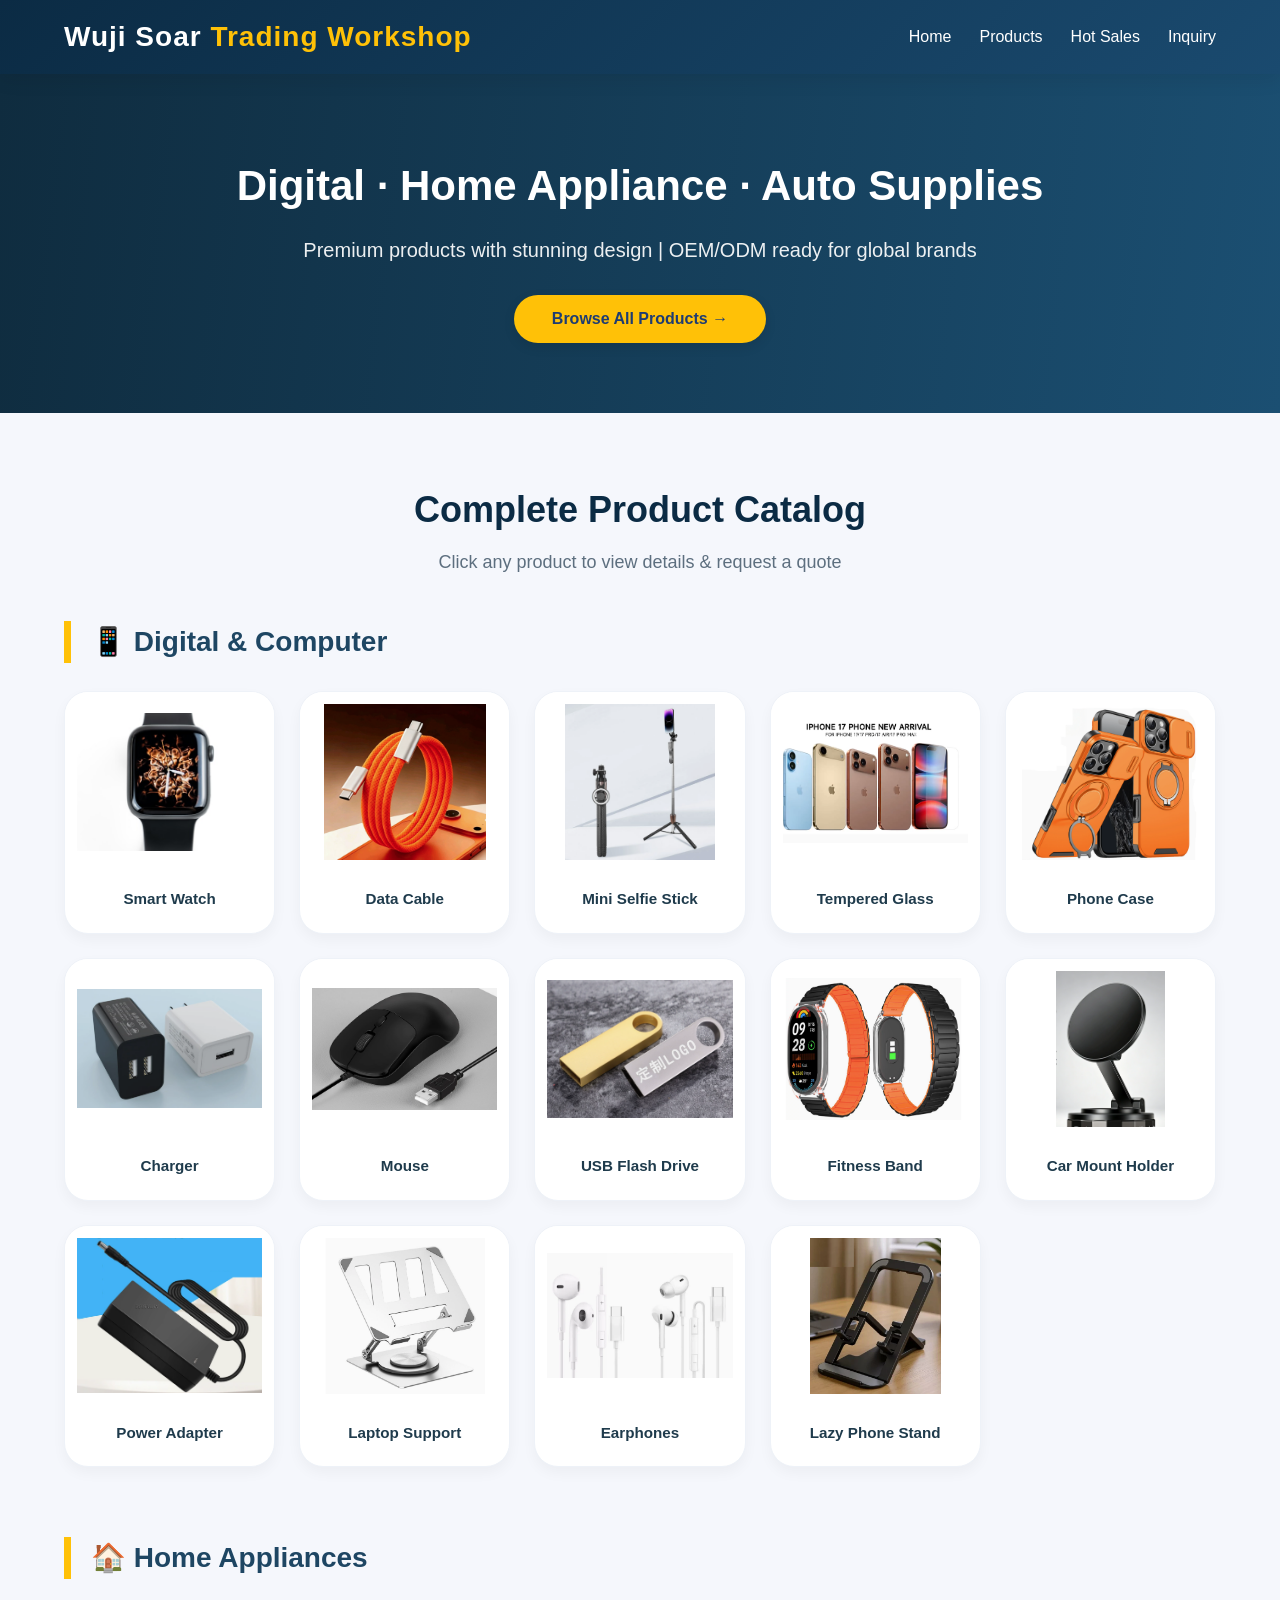
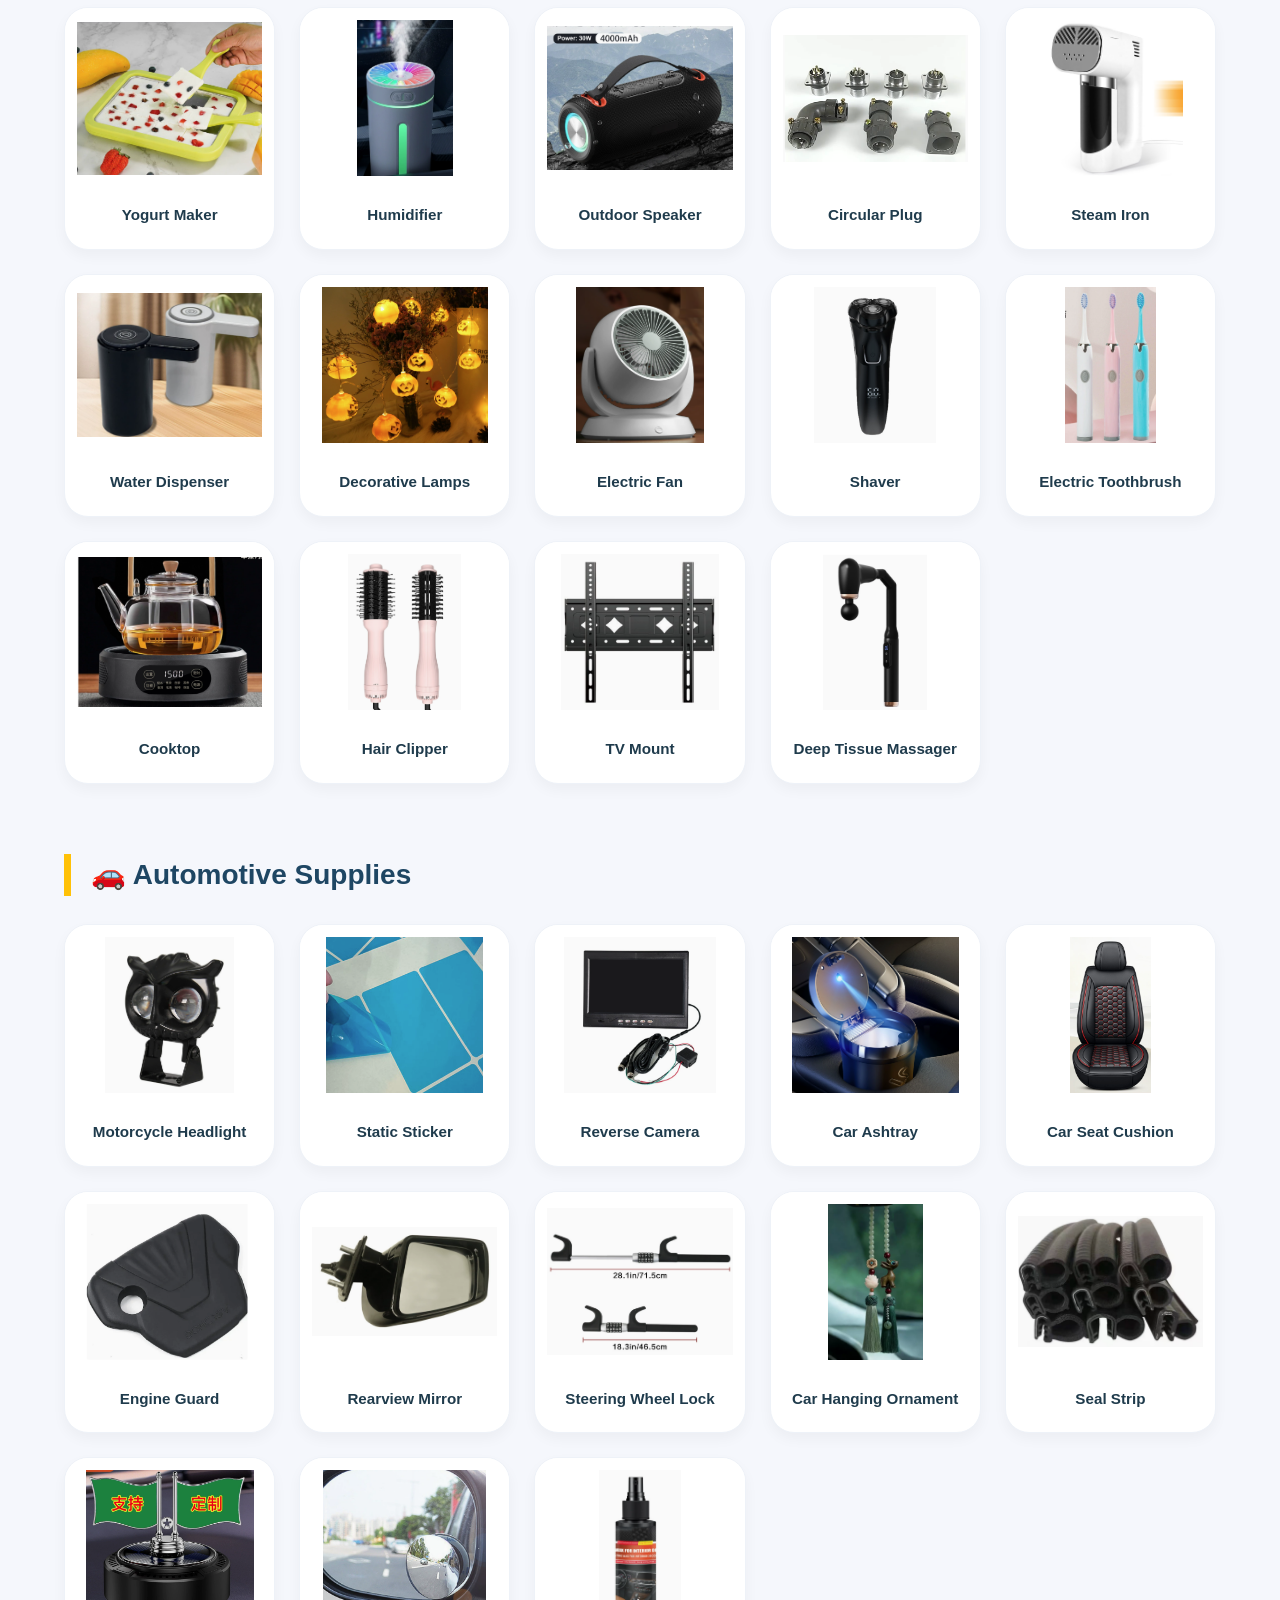
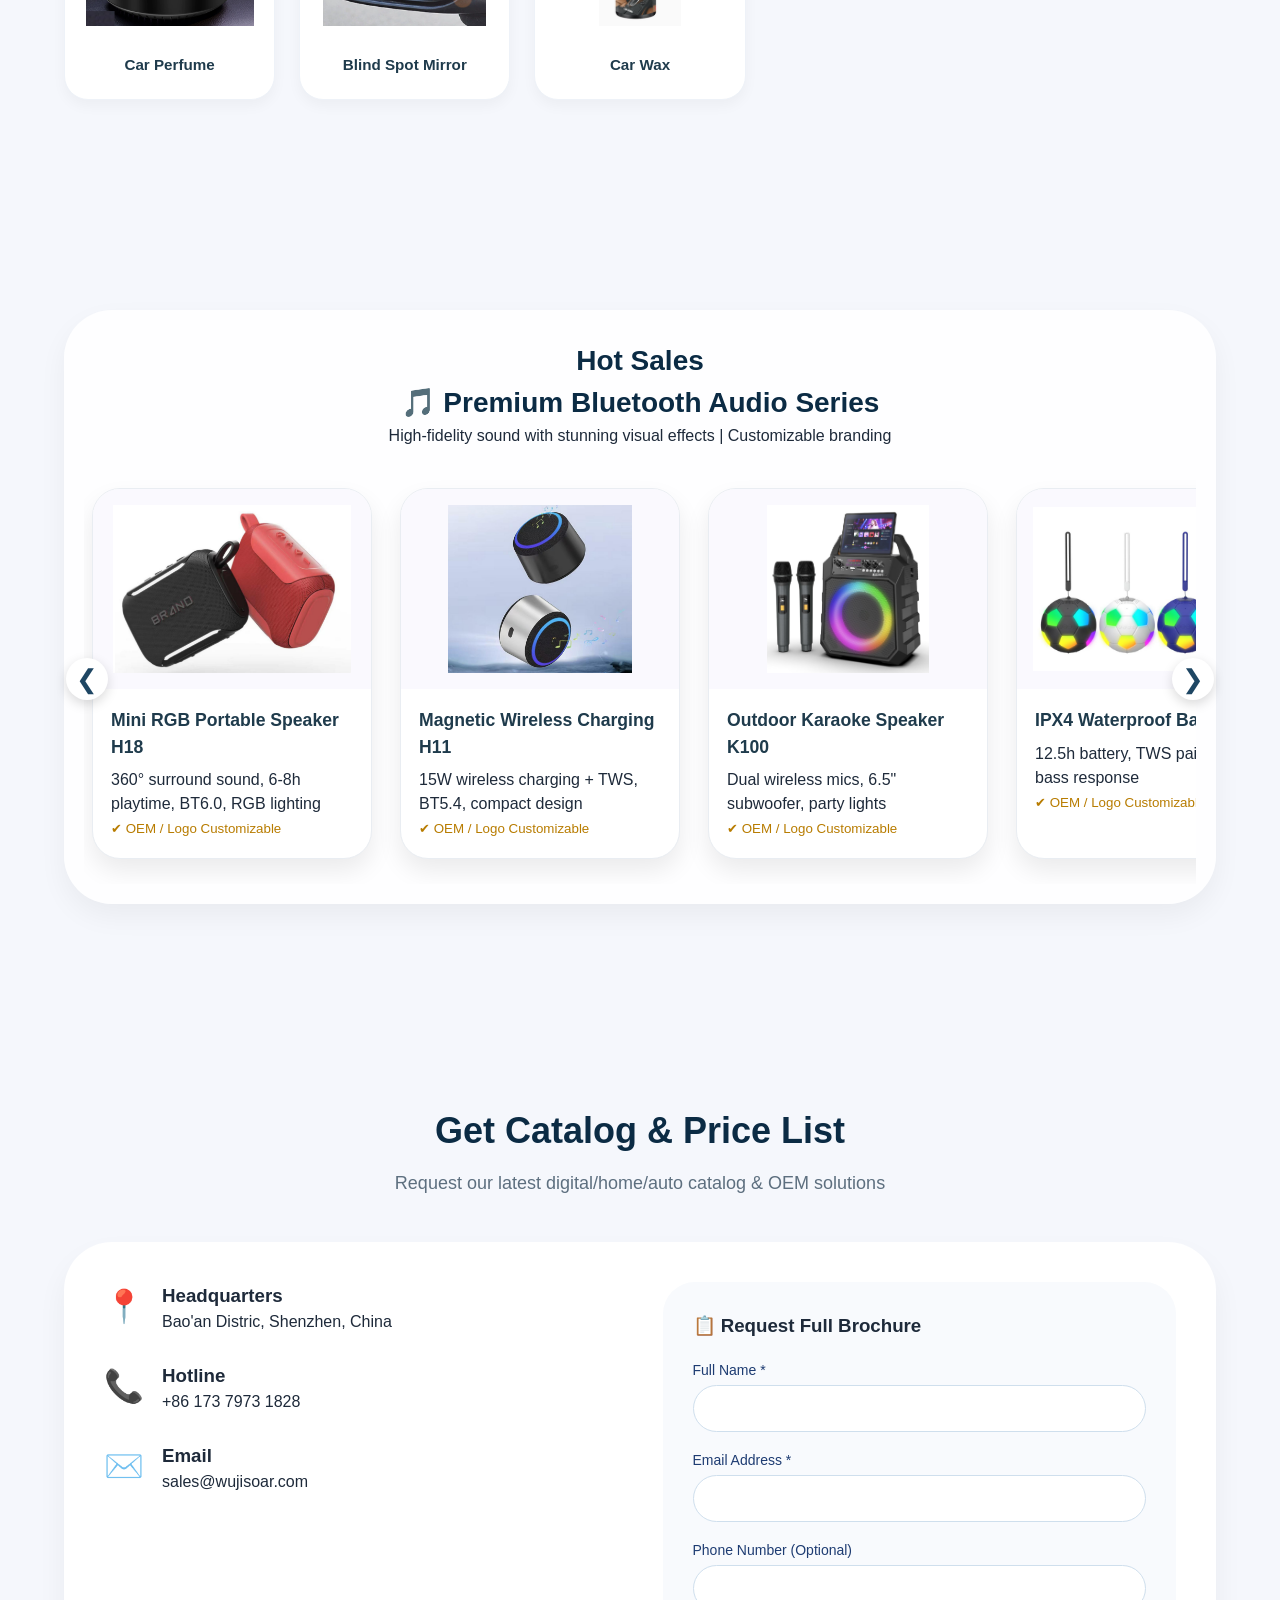
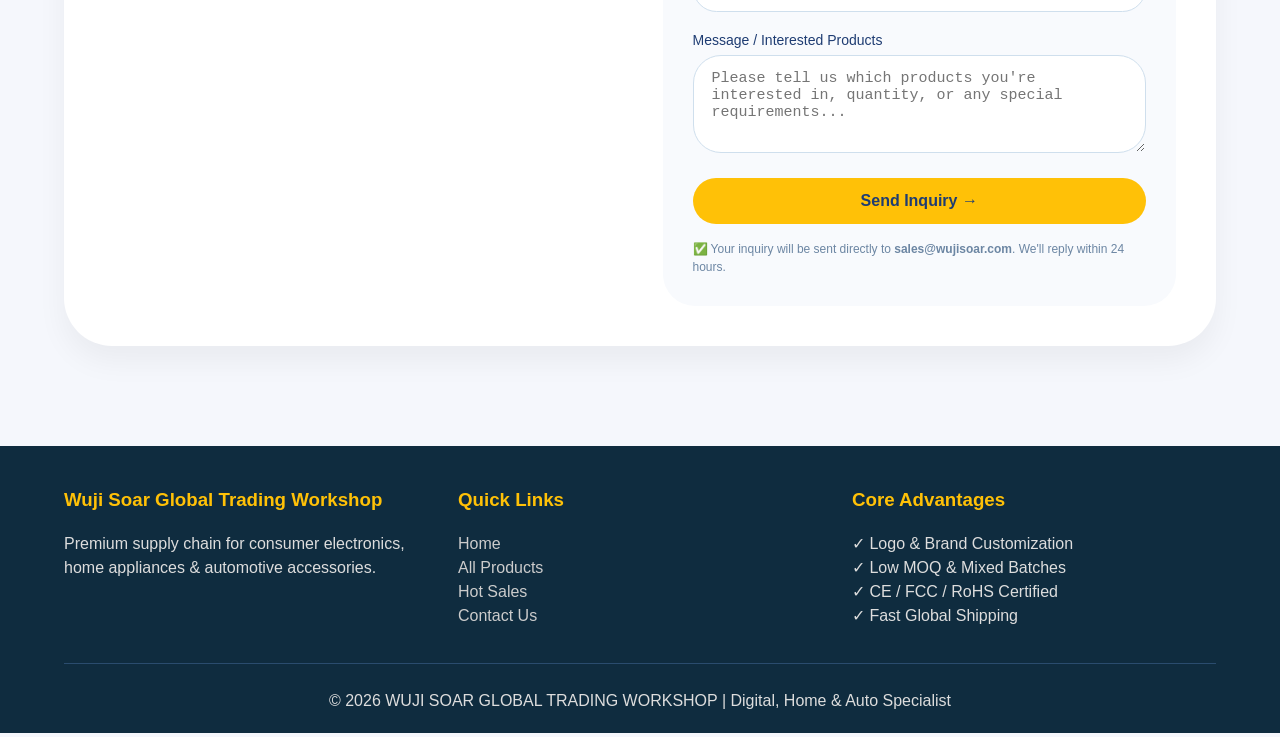
==== Test.html @ ec555a9f "1" ====
<!DOCTYPE html>
<html lang="en">
<head>
    <meta charset="UTF-8" />
    <meta name="viewport" content="width=device-width, initial-scale=1.0, user-scalable=yes" />
    <link rel="icon" type="image/png" href="images/wuji.png">
    <title>Wuji Soar - Digital, Home Appliance & Auto Supplies</title>

    <style>
        /* ===== 全局重置 ===== */
        * {
            margin: 0;
            padding: 0;
            box-sizing: border-box;
        }

        body {
            font-family: 'Segoe UI', Roboto, 'Helvetica Neue', sans-serif;
            background: #f5f7fc;
            color: #1e2a3a;
            line-height: 1.5;
        }

        /* ===== 头部 ===== */
        header {
            position: sticky;
            top: 0;
            width: 100%;
            z-index: 1000;
            background: linear-gradient(135deg, #0b2b44 0%, #1a4a6f 100%);
            box-shadow: 0 6px 18px rgba(0, 0, 0, 0.08);
        }

        .header-top {
            max-width: 1400px;
            margin: auto;
            padding: 16px 5%;
            display: flex;
            justify-content: space-between;
            align-items: center;
            flex-wrap: wrap;
            gap: 15px;
        }

        .logo {
            font-size: 28px;
            font-weight: 800;
            color: white;
            letter-spacing: 1px;
        }
        .logo span {
            color: #ffc107;
            font-weight: 600;
        }

        nav ul {
            display: flex;
            list-style: none;
            gap: 28px;
            flex-wrap: wrap;
        }
        nav a {
            color: white;
            text-decoration: none;
            font-weight: 500;
            transition: 0.2s;
            font-size: 1rem;
        }
        nav a:hover {
            color: #ffc107;
            transform: translateY(-2px);
        }

        /* ===== Hero ===== */
        .hero {
            background: linear-gradient(97deg, #0f2c3f 0%, #1b4f72 100%);
            color: white;
            text-align: center;
            padding: 80px 20px 70px;
        }
        .hero h1 {
            font-size: 42px;
            margin-bottom: 18px;
            font-weight: 700;
        }
        .hero p {
            font-size: 20px;
            opacity: 0.92;
            max-width: 700px;
            margin: 0 auto 30px;
        }
        .btn-explore {
            display: inline-block;
            background: #ffc107;
            color: #1e3c72;
            padding: 12px 38px;
            border-radius: 40px;
            font-weight: bold;
            text-decoration: none;
            transition: 0.2s;
            font-size: 1rem;
            box-shadow: 0 4px 12px rgba(0, 0, 0, 0.1);
        }
        .btn-explore:hover {
            background: #ffda44;
            transform: translateY(-3px);
        }

        /* ===== 通用 Section ===== */
        section {
            max-width: 1400px;
            margin: 0 auto;
            padding: 70px 5%;
        }
        .section-title {
            text-align: center;
            font-size: 36px;
            font-weight: 700;
            color: #0b2b44;
            margin-bottom: 12px;
        }
        .section-subtitle {
            text-align: center;
            color: #5d6f7f;
            margin-bottom: 45px;
            font-size: 18px;
        }

        /* ===== 分类区块 ===== */
        .category-block {
            margin-bottom: 70px;
        }
        .category-title {
            font-size: 28px;
            font-weight: 700;
            border-left: 7px solid #ffc107;
            padding-left: 20px;
            margin-bottom: 28px;
            color: #1e4663;
        }

        /* ===== 商品网格 ===== */
        .goods-grid {
            display: grid;
            grid-template-columns: repeat(auto-fill, minmax(210px, 1fr));
            gap: 24px;
        }
        .goods-card {
            background: white;
            border-radius: 24px;
            overflow: hidden;
            box-shadow: 0 6px 14px rgba(0, 0, 0, 0.04);
            transition: all 0.3s ease;
            border: 1px solid #eef2f8;
            cursor: pointer;
        }
        .goods-card:hover {
            transform: translateY(-8px);
            box-shadow: 0 20px 30px rgba(0, 0, 0, 0.12);
            border-color: #ffc107;
        }

        .product-img-container {
            width: 100%;
            height: 180px;
            display: flex;
            align-items: center;
            justify-content: center;
            overflow: hidden;
            background: #f8fafc;
        }
        .product-img-container img {
            width: 100%;
            height: 100%;
            object-fit: contain;
            padding: 12px;
            transition: transform 0.3s ease;
            background: #ffffff;
        }
        .goods-card:hover .product-img-container img {
            transform: scale(1.05);
        }

        .goods-info {
            padding: 16px;
            text-align: center;
        }
        .goods-name {
            font-weight: 700;
            font-size: 0.95rem;
            color: #1f3b4c;
            margin-bottom: 6px;
        }

        /* ===== 音频滚动区 ===== */
        .featured-scroll {
            background: #ffffffea;
            border-radius: 48px;
            box-shadow: 0 12px 28px rgba(0, 0, 0, 0.05);
            padding: 30px 20px 20px;
            margin-bottom: 60px;
        }
        .scroll-header {
            text-align: center;
            margin-bottom: 25px;
        }
        .scroll-header h3 {
            font-size: 28px;
            color: #0b2b44;
        }

        .products-wrapper {
            position: relative;
            display: flex;
            align-items: center;
        }
        .products-grid {
            display: flex;
            gap: 28px;
            overflow-x: auto;
            scroll-behavior: smooth;
            width: 100%;
            padding: 15px 8px 25px;
            scrollbar-width: thin;
        }
        .products-grid::-webkit-scrollbar {
            height: 6px;
        }

        .product-card {
            flex: 0 0 280px;
            background: white;
            border-radius: 28px;
            overflow: hidden;
            box-shadow: 0 12px 24px rgba(0, 0, 0, 0.08);
            transition: 0.3s;
            border: 1px solid #e9edf2;
            cursor: pointer;
        }
        .product-card:hover {
            transform: scale(1.03);
            box-shadow: 0 20px 35px rgba(0, 0, 0, 0.15);
        }
        .product-img {
            height: 200px;
            display: flex;
            align-items: center;
            justify-content: center;
            overflow: hidden;
            background: #faf9fe;
        }
        .product-img img {
            width: 100%;
            height: 100%;
            object-fit: contain;
            padding: 16px;
            transition: transform 0.3s ease;
        }
        .product-card:hover .product-img img {
            transform: scale(1.06);
        }
        .product-info {
            padding: 18px;
        }
        .product-info h4 {
            font-size: 1.1rem;
            margin-bottom: 8px;
            color: #1f3b4c;
        }

        .scroll-btn {
            position: absolute;
            top: 45%;
            background: white;
            border: none;
            width: 42px;
            height: 42px;
            border-radius: 60px;
            box-shadow: 0 4px 12px rgba(0, 0, 0, 0.15);
            font-size: 26px;
            cursor: pointer;
            z-index: 10;
            transition: 0.2s;
            color: #1e4663;
        }
        .left-btn {
            left: -18px;
        }
        .right-btn {
            right: -18px;
        }
        .scroll-btn:hover {
            background: #ffc107;
            color: #0b2b44;
        }

        /* ===== 弹窗 ===== */
        .modal {
            display: none;
            position: fixed;
            top: 0;
            left: 0;
            width: 100%;
            height: 100%;
            background-color: rgba(0, 0, 0, 0.75);
            z-index: 2000;
            justify-content: center;
            align-items: center;
            backdrop-filter: blur(3px);
        }
        .modal-content {
            background: white;
            max-width: 600px;
            width: 90%;
            border-radius: 48px;
            box-shadow: 0 25px 50px rgba(0, 0, 0, 0.3);
            animation: fadeInUp 0.3s ease;
            overflow: hidden;
        }
        @keyframes fadeInUp {
            from {
                opacity: 0;
                transform: translateY(30px);
            }
            to {
                opacity: 1;
                transform: translateY(0);
            }
        }
        .modal-header {
            background: linear-gradient(135deg, #0b2b44, #1a4a6f);
            color: white;
            padding: 20px 28px;
            display: flex;
            justify-content: space-between;
            align-items: center;
        }
        .modal-header h3 {
            font-size: 24px;
            font-weight: 700;
        }
        .close-modal {
            font-size: 32px;
            cursor: pointer;
            transition: 0.2s;
        }
        .close-modal:hover {
            color: #ffc107;
        }
        .modal-body {
            padding: 30px 28px;
        }
        .detail-img {
            text-align: center;
            margin-bottom: 20px;
        }
        .detail-img img {
            max-width: 180px;
            max-height: 180px;
            object-fit: contain;
            border-radius: 20px;
            background: #f3f4f6;
            padding: 8px;
        }
        .spec-list {
            list-style: none;
            margin: 20px 0;
        }
        .spec-list li {
            padding: 8px 0;
            border-bottom: 1px solid #eef2f8;
        }
        .inquiry-link {
            background: #ffc107;
            text-align: center;
            padding: 14px;
            border-radius: 40px;
            font-weight: bold;
            color: #1e3c72;
            margin-top: 24px;
            cursor: pointer;
            transition: 0.2s;
            border: none;
            width: 100%;
            font-size: 16px;
        }
        .inquiry-link:hover {
            background: #ffda44;
        }

        /* ===== 联系表单 ===== */
        .contact-container {
            display: grid;
            grid-template-columns: 1fr 1fr;
            gap: 45px;
            background: white;
            border-radius: 48px;
            padding: 40px;
            box-shadow: 0 15px 30px rgba(0, 0, 0, 0.05);
        }
        .contact-item {
            display: flex;
            align-items: flex-start;
            gap: 18px;
            margin-bottom: 28px;
        }
        .contact-icon {
            font-size: 32px;
        }
        .message-board {
            background: #f8fafd;
            padding: 30px;
            border-radius: 32px;
        }
        .form-group {
            margin-bottom: 18px;
        }
        .form-group label {
            display: block;
            margin-bottom: 4px;
            font-weight: 500;
            font-size: 14px;
            color: #1e3c72;
        }
        .form-group input,
        .form-group textarea {
            width: 100%;
            padding: 14px 18px;
            border-radius: 28px;
            border: 1px solid #cfdfed;
            font-size: 15px;
            transition: 0.2s;
        }
        .form-group input:focus,
        .form-group textarea:focus {
            outline: none;
            border-color: #ffc107;
            box-shadow: 0 0 0 3px rgba(255, 193, 7, 0.15);
        }
        .submit-btn {
            width: 100%;
            background: #ffc107;
            border: none;
            padding: 14px;
            border-radius: 40px;
            font-weight: bold;
            font-size: 16px;
            color: #1e3c72;
            cursor: pointer;
            transition: 0.2s;
        }
        .submit-btn:hover {
            background: #ffda44;
        }
        .submit-btn:disabled {
            opacity: 0.6;
            cursor: not-allowed;
        }

        /* ===== Toast ===== */
        .toast {
            position: fixed;
            bottom: 30px;
            right: 30px;
            background: #10b981;
            color: white;
            padding: 16px 24px;
            border-radius: 12px;
            z-index: 2100;
            animation: slideIn 0.3s ease;
            box-shadow: 0 4px 12px rgba(0, 0, 0, 0.15);
            max-width: 350px;
        }
        .toast.error {
            background: #ef4444;
        }
        @keyframes slideIn {
            from {
                transform: translateX(100%);
                opacity: 0;
            }
            to {
                transform: translateX(0);
                opacity: 1;
            }
        }

        /* ===== Footer ===== */
        footer {
            background: #0f2c3f;
            color: #ddd;
            padding: 40px 5% 20px;
            margin-top: 30px;
        }
        .footer-content {
            max-width: 1400px;
            margin: auto;
            display: grid;
            grid-template-columns: repeat(auto-fit, minmax(220px, 1fr));
            gap: 30px;
        }
        .footer-section h3 {
            color: #ffc107;
            margin-bottom: 18px;
        }
        .footer-section a {
            color: #ccc;
            text-decoration: none;
        }
        .footer-section a:hover {
            color: #ffc107;
        }
        .footer-bottom {
            text-align: center;
            border-top: 1px solid #2a4c6e;
            padding-top: 25px;
            margin-top: 35px;
        }

        /* ===== 响应式 ===== */
        @media (max-width: 780px) {
            .hero h1 {
                font-size: 32px;
            }
            .contact-container {
                grid-template-columns: 1fr;
                padding: 20px;
            }
            .goods-grid {
                grid-template-columns: repeat(auto-fill, minmax(160px, 1fr));
            }
            .scroll-btn {
                display: none;
            }
            .toast {
                left: 20px;
                right: 20px;
                bottom: 20px;
                text-align: center;
            }
        }
    </style>
</head>

<body>

    <!-- ===== HEADER ===== -->
    <header>
        <div class="header-top">
            <div class="logo">Wuji Soar <span> Trading Workshop</span></div>
            <nav>
                <ul>
                    <li><a href="#home">Home</a></li>
                    <li><a href="#all-categories">Products</a></li>
                    <li><a href="#featured">Hot Sales</a></li>
                    <li><a href="#contact">Inquiry</a></li>
                </ul>
            </nav>
        </div>
    </header>

    <!-- ===== HERO ===== -->
    <section class="hero" id="home">
        <h1>Digital · Home Appliance · Auto Supplies</h1>
        <p>Premium products with stunning design | OEM/ODM ready for global brands</p>
        <a href="#all-categories" class="btn-explore">Browse All Products →</a>
    </section>

    <!-- ===== 全部产品分类 ===== -->
    <section id="all-categories">
        <h2 class="section-title">Complete Product Catalog</h2>
        <p class="section-subtitle">Click any product to view details &amp; request a quote</p>

        <!-- Digital & Computer -->
        <div class="category-block">
            <div class="category-title">📱 Digital &amp; Computer</div>
            <div class="goods-grid" id="digital-goods"></div>
        </div>

        <!-- Home Appliances -->
        <div class="category-block">
            <div class="category-title">🏠 Home Appliances</div>
            <div class="goods-grid" id="appliance-goods"></div>
        </div>

        <!-- Automotive Supplies -->
        <div class="category-block">
            <div class="category-title">🚗 Automotive Supplies</div>
            <div class="goods-grid" id="auto-goods"></div>
        </div>
    </section>

    <!-- ===== 音频精选 ===== -->
    <section id="featured">
        <div class="featured-scroll">
            <div class="scroll-header">
                <h3>Hot Sales</h3>
                <h3>🎵 Premium Bluetooth Audio Series</h3>
                <p>High-fidelity sound with stunning visual effects | Customizable branding</p>
            </div>
            <div class="products-wrapper">
                <button class="scroll-btn left-btn" id="leftScrollBtn">❮</button>
                <div class="products-grid" id="dynamicProductGrid"></div>
                <button class="scroll-btn right-btn" id="rightScrollBtn">❯</button>
            </div>
        </div>
    </section>

    <!-- ===== 联系 / 询盘 ===== -->
    <section id="contact">
        <h2 class="section-title">Get Catalog &amp; Price List</h2>
        <p class="section-subtitle">Request our latest digital/home/auto catalog &amp; OEM solutions</p>
        <div class="contact-container">
            <div>
                <div class="contact-item">
                    <div class="contact-icon">📍</div>
                    <div><h3>Headquarters</h3><p>Bao'an Distric, Shenzhen, China</p></div>
                </div>
                <div class="contact-item">
                    <div class="contact-icon">📞</div>
                    <div><h3>Hotline</h3><p>+86 173 7973 1828</p></div>
                </div>
                <div class="contact-item">
                    <div class="contact-icon">✉️</div>
                    <div><h3>Email</h3><p>sales@wujisoar.com</p></div>
                </div>
            </div>
            <div class="message-board">
                <h3 style="margin-bottom: 20px;">📋 Request Full Brochure</h3>
                <form id="inquiryForm">
                    <div class="form-group">
                        <label>Full Name *</label>
                        <input type="text" name="name" id="userName" required />
                    </div>
                    <div class="form-group">
                        <label>Email Address *</label>
                        <input type="email" name="email" id="userEmail" required />
                    </div>
                    <div class="form-group">
                        <label>Phone Number (Optional)</label>
                        <input type="tel" name="phone" id="userPhone" />
                    </div>
                    <div class="form-group">
                        <label>Message / Interested Products</label>
                        <textarea name="message" id="userMsg" rows="4" placeholder="Please tell us which products you're interested in, quantity, or any special requirements..."></textarea>
                    </div>
                    <button type="submit" class="submit-btn" id="submitBtn">Send Inquiry →</button>
                </form>
                <p style="font-size: 12px; margin-top: 16px; color: #6c86a3;">
                    ✅ Your inquiry will be sent directly to <strong>sales@wujisoar.com</strong>. We'll reply within 24 hours.
                </p>
            </div>
        </div>
    </section>

    <!-- ===== FOOTER ===== -->
    <footer>
        <div class="footer-content">
            <div class="footer-section">
                <h3>Wuji Soar Global Trading Workshop</h3>
                <p>Premium supply chain for consumer electronics, home appliances &amp; automotive accessories.</p>
            </div>
            <div class="footer-section">
                <h3>Quick Links</h3>
                <p><a href="#home">Home</a></p>
                <p><a href="#all-categories">All Products</a></p>
                <p><a href="#featured">Hot Sales</a></p>
                <p><a href="#contact">Contact Us</a></p>
            </div>
            <div class="footer-section">
                <h3>Core Advantages</h3>
                <p>✓ Logo &amp; Brand Customization</p>
                <p>✓ Low MOQ &amp; Mixed Batches</p>
                <p>✓ CE / FCC / RoHS Certified</p>
                <p>✓ Fast Global Shipping</p>
            </div>
        </div>
        <div class="footer-bottom">
            © 2026 WUJI SOAR GLOBAL TRADING WORKSHOP | Digital, Home &amp; Auto Specialist
        </div>
    </footer>

    <!-- ===== 产品详情弹窗 ===== -->
    <div id="productModal" class="modal">
        <div class="modal-content">
            <div class="modal-header">
                <h3 id="modalTitle">Product Details</h3>
                <span class="close-modal">&times;</span>
            </div>
            <div class="modal-body" id="modalBody"></div>
        </div>
    </div>

    <!-- ============================================================ -->
    <!-- ===== JAVASCRIPT ===== -->
    <!-- ============================================================ -->
    <script>
        // ================================================================
        //  1. 图片路径配置
        //     Digital & Computer     → images/digital/
        //     Home Appliances        → images/appliance/
        //     Automotive Supplies    → images/auto/
        //     Premium Audio Series   → images/Premium Bluetooth Audio Series/
        // ================================================================

        const DIGITAL_IMAGE_PATH = 'images/digital/';
        const APPLIANCE_IMAGE_PATH = 'images/appliance/';
        const AUTO_IMAGE_PATH = 'images/auto/';
        const AUDIO_IMAGE_PATH = 'images/Premium Bluetooth Audio Series/';
        const IMAGE_EXTENSION = '.png';

        /**
         * 将产品名称转换为图片文件名
         * 规则: 全小写、& → and、空格 → _、移除特殊字符
         */
        function productNameToFileName(name) {
            return name
                .toLowerCase()
                .replace(/&/g, 'and')
                .replace(/[\/\\#,+()$~%.'":*?<>{}]/g, '')
                .replace(/\s+/g, '_')
                .replace(/_+/g, '_')
                .replace(/^_|_$/g, '');
        }

        /**
         * 生成完整图片路径
         */
        function getProductImage(folder, name) {
            return `${folder}${productNameToFileName(name)}${IMAGE_EXTENSION}`;
        }

        // ================================================================
        //  2. 产品数据
        // ================================================================

        const digitalItems = [
            'Smart Watch', 'Data Cable', 'Mini Selfie Stick', 'Tempered Glass', 'Phone Case',
            'Charger', 'Mouse', 'USB Flash Drive', 'Fitness Band', 'Car Mount Holder', 'Power Adapter', 'Laptop Support',
            'Earphones', 'Lazy Phone Stand',
        ];

        const applianceItems = [
            'Yogurt Maker', 'Humidifier', 'Outdoor Speaker', 'Circular Plug', 'Steam Iron', 'Water Dispenser',
            'Decorative Lamps', 'Electric Fan', 'Shaver', 'Electric Toothbrush',
            'Cooktop', 'Hair Clipper',
            'TV Mount', 'Deep Tissue Massager'
        ];

        const autoItems = [
            'Motorcycle Headlight', 'Static Sticker', 'Reverse Camera', 'Car Ashtray', 'Car Seat Cushion',
            'Engine Guard', 'Rearview Mirror', 'Steering Wheel Lock',
            'Car Hanging Ornament', 
            'Seal Strip', 'Car Perfume', 'Blind Spot Mirror', 'Car Wax',
        ];

        // 音频产品 (Premium Bluetooth Audio Series) —— 图片已单独指定
        const speakerProducts = [{
            name: 'Mini RGB Portable Speaker H18',
            desc: '360° surround sound, 6-8h playtime, BT6.0, RGB lighting',
            specs: ['5W Output Power', '1200mAh Battery', '6-8 Hours Playtime', 'Bluetooth V6.0', 'Range ≥10m',
                'RGB Light Show'
            ],
            img: AUDIO_IMAGE_PATH + '1_H18.png'
        }, {
            name: 'Magnetic Wireless Charging H11',
            desc: '15W wireless charging + TWS, BT5.4, compact design',
            specs: ['15W Wireless Charger', 'TWS Stereo Pairing', '800mAh Battery', 'Bluetooth V5.4', '180g Lightweight',
                'Magnetic Design'
            ],
            img: AUDIO_IMAGE_PATH + '2_H11.png'
        }, {
            name: 'Outdoor Karaoke Speaker K100',
            desc: 'Dual wireless mics, 6.5" subwoofer, party lights',
            specs: ['2x UHF Wireless Mics', '6.5" Subwoofer', 'RGB Party Lights', 'BT / AUX / USB / TF',
                'Portable Handle', '1890g'
            ],
            img: AUDIO_IMAGE_PATH + '5_K100.png'
        }, {
            name: 'IPX4 Waterproof Bass H16',
            desc: '12.5h battery, TWS pairing, deep bass response',
            specs: ['IPX4 Waterproof Rating', '12.5 Hours Playtime', 'TWS Function', 'Deep Bass Response', '225g Compact',
                'Bluetooth V6.0'
            ],
            img: AUDIO_IMAGE_PATH + '6_H16.png'
        }, {
            name: 'Alarm Clock Wireless H39',
            desc: 'BT5.4 + alarm + 15W wireless charging, RGB lights',
            specs: ['Alarm Clock Display', '15W Wireless Charging', 'Bluetooth V5.4', 'TF Card Support', 'RGB Lighting',
                '385g'
            ],
            img: AUDIO_IMAGE_PATH + '4_H39.png'
        }, {
            name: 'RGB Light Mic Speaker H14',
            desc: 'Includes wireless microphone, BT5.4, karaoke ready',
            specs: ['Wireless Mic Included', 'RGB Colorful Lights', 'Bluetooth V5.4', 'AUX / TF Card', '332g + 68g Mic',
                'Karaoke Function'
            ],
            img: AUDIO_IMAGE_PATH + '7_H14.png'
        }];

        // ================================================================
        //  3. 渲染函数
        // ================================================================

        /** 渲染普通商品网格 (Digital / Appliance / Auto) */
        function renderGoodsGrid(containerId, items, folder) {
            const container = document.getElementById(containerId);
            if (!container) return;

            container.innerHTML = items.map(item => {
                const imgSrc = getProductImage(folder, item);
                const escaped = item.replace(/'/g, "\\'");
                return `
                    <div class="goods-card" onclick="showProductDetail('${escaped}', '${imgSrc}')">
                        <div class="product-img-container">
                            <img src="${imgSrc}" alt="${item}" loading="lazy" onerror="this.onerror=null; this.src='images/placeholder.png';" />
                        </div>
                        <div class="goods-info">
                            <div class="goods-name">${item}</div>
                        </div>
                    </div>
                `;
            }).join('');
        }

        /** 渲染音频滚动区 */
        function renderScrollProducts() {
            const grid = document.getElementById('dynamicProductGrid');
            if (!grid) return;

            grid.innerHTML = speakerProducts.map(p => {
                const escapedName = p.name.replace(/'/g, "\\'");
                const escapedDesc = p.desc.replace(/'/g, "\\'");
                const specsJson = JSON.stringify(p.specs);
                return `
                    <div class="product-card" onclick="showSpeakerDetail('${escapedName}', '${escapedDesc}', ${specsJson}, '${p.img}')">
                        <div class="product-img">
                            <img src="${p.img}" alt="${p.name}" loading="lazy" onerror="this.src='images/placeholder.png'" />
                        </div>
                        <div class="product-info">
                            <h4>${p.name}</h4>
                            <p>${p.desc}</p>
                            <small style="color:#b87c00;">✔ OEM / Logo Customizable</small>
                        </div>
                    </div>
                `;
            }).join('');
        }

        // ================================================================
        //  4. 弹窗逻辑
        // ================================================================

        /** 普通产品详情 */
        window.showProductDetail = function(name, imgSrc) {
            document.getElementById('modalTitle').innerText = name;
            document.getElementById('modalBody').innerHTML = `
                <div class="detail-img">
                    <img src="${imgSrc}" alt="${name}" onerror="this.src='images/placeholder.png'" />
                </div>
                <p style="margin-bottom:16px;">High-quality <strong>${name}</strong> designed for modern lifestyle. Perfect for wholesale, retail, and distribution.</p>
                <ul class="spec-list">
                    <li>✓ Premium Quality Materials</li>
                    <li>✓ OEM / ODM Customization Available</li>
                    <li>✓ CE, FCC, RoHS Certified</li>
                    <li>✓ Global Fast Shipping</li>
                    <li>✓ 1 Year Warranty</li>
                </ul>
                <button class="inquiry-link" onclick="closeModalAndInquiry('${name.replace(/'/g, "\\'")}')">📧 Request Quote for ${name}</button>
            `;
            document.getElementById('productModal').style.display = 'flex';
        };

        /** 音频产品详情 */
        window.showSpeakerDetail = function(name, desc, specs, imgPath) {
            document.getElementById('modalTitle').innerText = name;
            document.getElementById('modalBody').innerHTML = `
                <div class="detail-img">
                    <img src="${imgPath}" alt="${name}" onerror="this.src='images/placeholder.png'" />
                </div>
                <p style="margin-bottom:16px;">${desc}</p>
                <ul class="spec-list">
                    ${specs.map(s => `<li>✓ ${s}</li>`).join('')}
                </ul>
                <button class="inquiry-link" onclick="closeModalAndInquiry('${name.replace(/'/g, "\\'")}')">🎤 Request Quote for ${name}</button>
            `;
            document.getElementById('productModal').style.display = 'flex';
        };

        /** 关闭弹窗并跳转到询盘表单 */
        window.closeModalAndInquiry = function(productName) {
            document.getElementById('productModal').style.display = 'none';
            document.getElementById('contact').scrollIntoView({ behavior: 'smooth' });
            const msgBox = document.getElementById('userMsg');
            if (msgBox) {
                msgBox.value =
                `I am interested in ${productName}. Please send me pricing, MOQ, and customization details.`;
            }
        };

        // ================================================================
        //  5. Toast 通知
        // ================================================================

        function showToast(message, isError = false) {
            const old = document.querySelector('.toast');
            if (old) old.remove();

            const toast = document.createElement('div');
            toast.className = `toast ${isError ? 'error' : ''}`;
            toast.innerHTML = isError ? `❌ ${message}` : `✅ ${message}`;
            document.body.appendChild(toast);
            setTimeout(() => toast.remove(), 5000);
        }

        // ================================================================
        //  6. 表单提交 (FormSubmit.co)
        // ================================================================

        const form = document.getElementById('inquiryForm');
        if (form) {
            form.addEventListener('submit', async function(e) {
                e.preventDefault();

                const name = document.getElementById('userName')?.value.trim();
                const email = document.getElementById('userEmail')?.value.trim();
                const phone = document.getElementById('userPhone')?.value.trim();
                const message = document.getElementById('userMsg')?.value.trim() || 'No specific product mentioned';

                if (!name || !email) {
                    showToast('Please fill in your name and email', true);
                    return;
                }

                const submitBtn = document.getElementById('submitBtn');
                const originalText = submitBtn.textContent;
                submitBtn.disabled = true;
                submitBtn.textContent = 'Sending...';

                const fd = new FormData();
                fd.append('name', name);
                fd.append('email', email);
                fd.append('phone', phone);
                fd.append('message', message);
                fd.append('_subject', `📧 New Inquiry from ${name} - Wuji Soar Website`);
                fd.append('_replyto', email);
                fd.append('_captcha', 'false');

                try {
                    const resp = await fetch('https://formsubmit.co/ajax/sales@wujisoar.com', {
                        method: 'POST',
                        body: fd
                    });
                    if (resp.ok) {
                        showToast(
                            `Thank you ${name}! Your inquiry has been sent to sales@wujisoar.com. We'll reply within 24 hours.`
                            );
                        form.reset();
                    } else {
                        throw new Error('Server error');
                    }
                } catch (_) {
                    showToast('Failed to send. Please email us directly at sales@wujisoar.com', true);
                } finally {
                    submitBtn.disabled = false;
                    submitBtn.textContent = originalText;
                }
            });
        }

        // ================================================================
        //  7. 弹窗关闭
        // ================================================================

        const modal = document.getElementById('productModal');
        document.querySelector('.close-modal').onclick = () => modal.style.display = 'none';
        window.onclick = (e) => { if (e.target === modal) modal.style.display = 'none'; };

        // ================================================================
        //  8. 音频滚动控制 + 自动轮播
        // ================================================================

        const grid = document.querySelector('.products-grid');
        const leftBtn = document.getElementById('leftScrollBtn');
        const rightBtn = document.getElementById('rightScrollBtn');

        if (grid && leftBtn && rightBtn) {
            leftBtn.addEventListener('click', () => grid.scrollBy({ left: -320, behavior: 'smooth' }));
            rightBtn.addEventListener('click', () => grid.scrollBy({ left: 320, behavior: 'smooth' }));

            let autoSlide = setInterval(() => {
                if (grid.scrollLeft + grid.clientWidth >= grid.scrollWidth - 10) {
                    grid.scrollTo({ left: 0, behavior: 'smooth' });
                } else {
                    grid.scrollBy({ left: 320, behavior: 'smooth' });
                }
            }, 5000);

            grid.addEventListener('mouseenter', () => clearInterval(autoSlide));
            grid.addEventListener('mouseleave', () => {
                autoSlide = setInterval(() => {
                    if (grid.scrollLeft + grid.clientWidth >= grid.scrollWidth - 10) {
                        grid.scrollTo({ left: 0, behavior: 'smooth' });
                    } else {
                        grid.scrollBy({ left: 320, behavior: 'smooth' });
                    }
                }, 5000);
            });
        }

        // ================================================================
        //  9. 平滑滚动锚点
        // ================================================================

        document.querySelectorAll('a[href^="#"]').forEach(a => {
            a.addEventListener('click', function(e) {
                const targetId = this.getAttribute('href');
                if (targetId === '#') return;
                const target = document.querySelector(targetId);
                if (target) {
                    e.preventDefault();
                    target.scrollIntoView({ behavior: 'smooth' });
                }
            });
        });

        // ================================================================
        //  10. 启动渲染
        // ================================================================

        renderGoodsGrid('digital-goods', digitalItems, DIGITAL_IMAGE_PATH);
        renderGoodsGrid('appliance-goods', applianceItems, APPLIANCE_IMAGE_PATH);
        renderGoodsGrid('auto-goods', autoItems, AUTO_IMAGE_PATH);
        renderScrollProducts();

        // 控制台输出图片路径对照表（方便检查）
        console.log('📁 图片文件夹结构：');
        console.log('  Digital & Computer  → ' + DIGITAL_IMAGE_PATH);
        console.log('  Home Appliances     → ' + APPLIANCE_IMAGE_PATH);
        console.log('  Automotive Supplies → ' + AUTO_IMAGE_PATH);
        console.log('  Premium Audio       → ' + AUDIO_IMAGE_PATH);
        console.log('\n📄 文件名规则：全小写 + 下划线 + .png');
        console.log('  例: "Smart Watch" → smart_watch.png');
    </script>

</body>
</html>
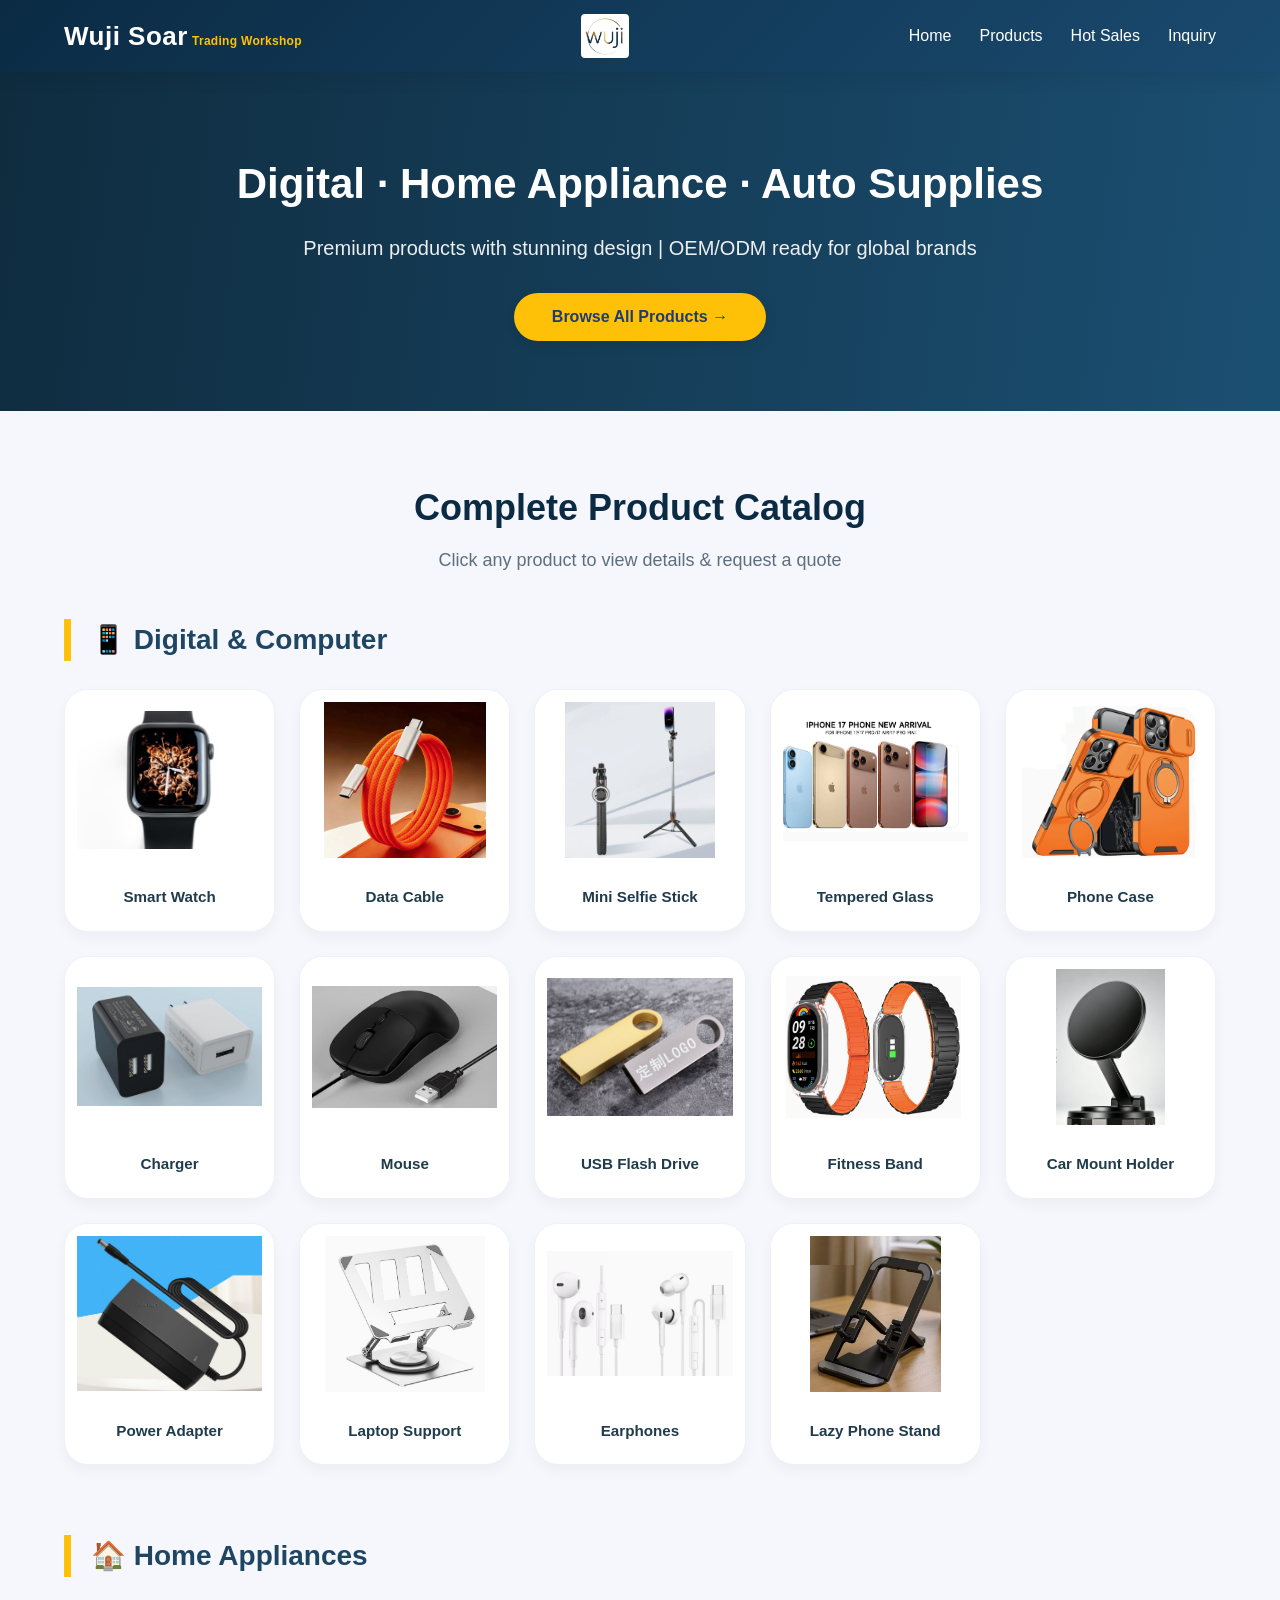
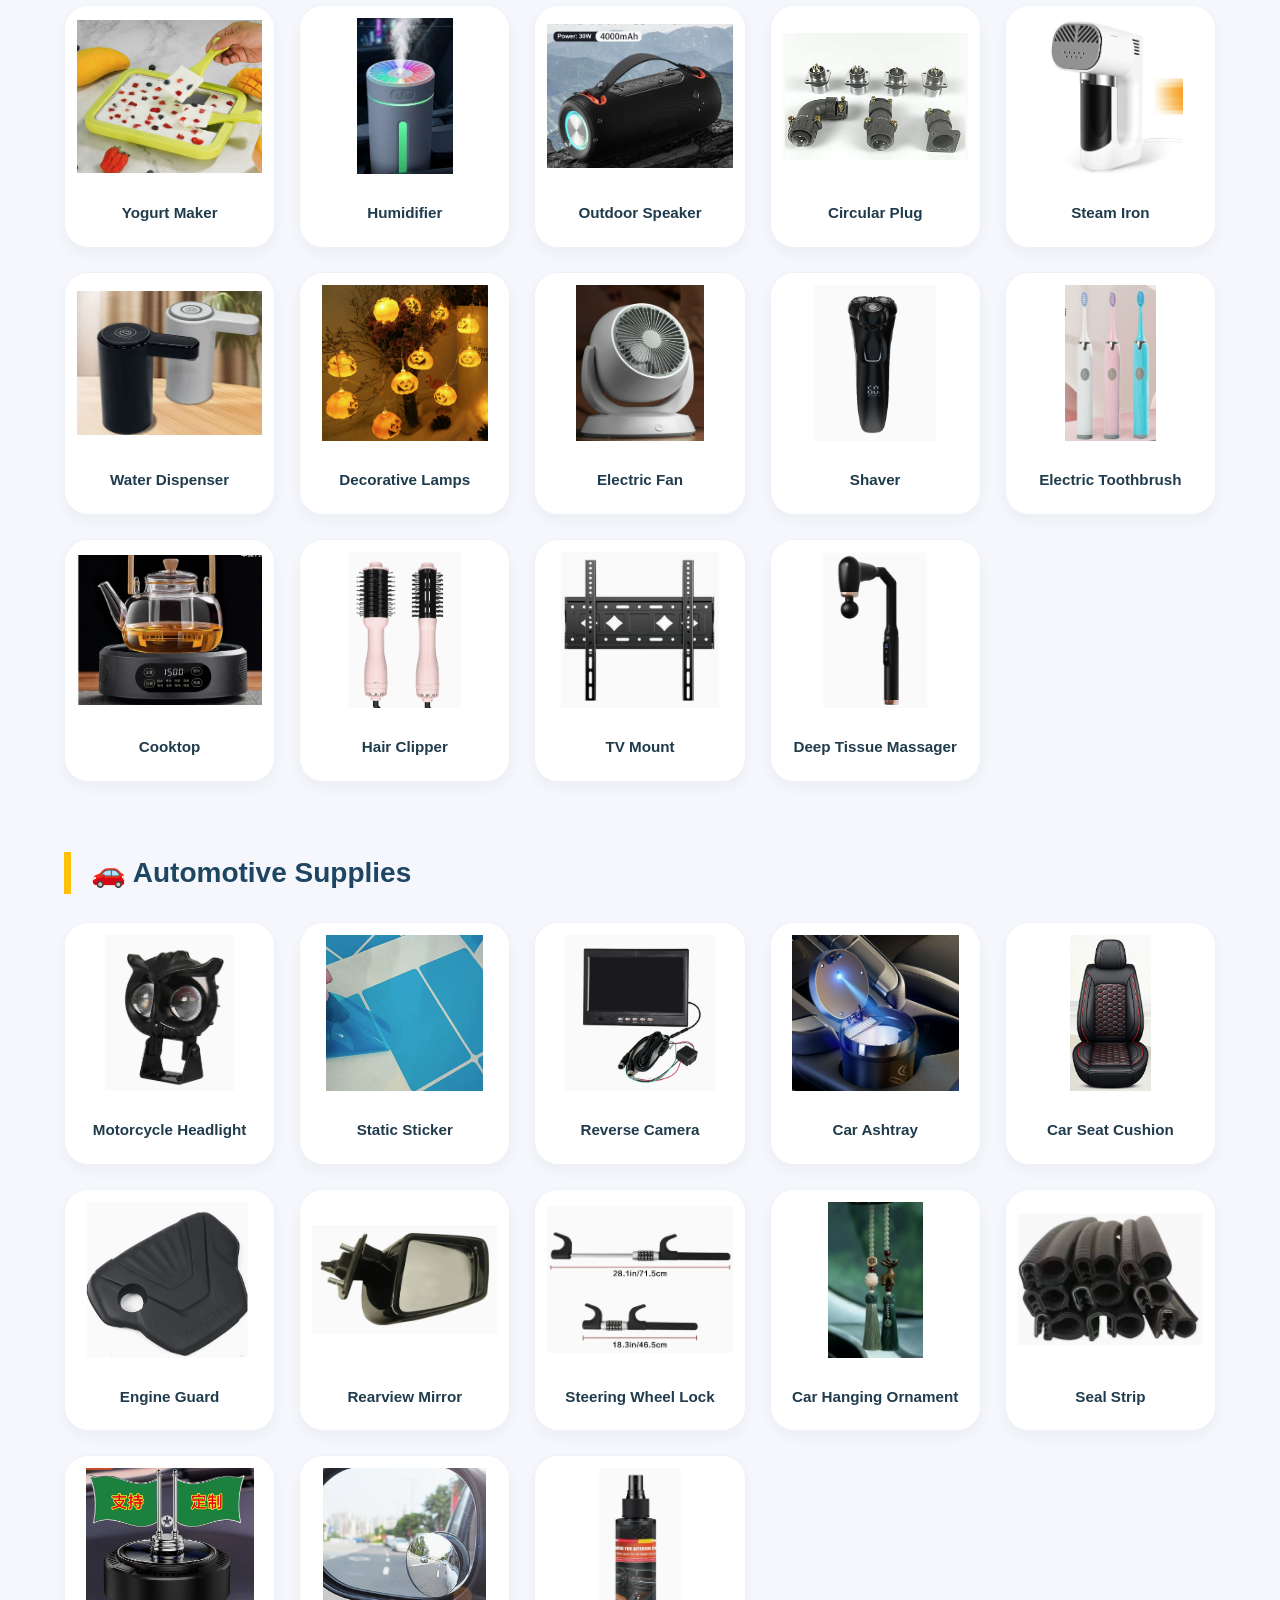
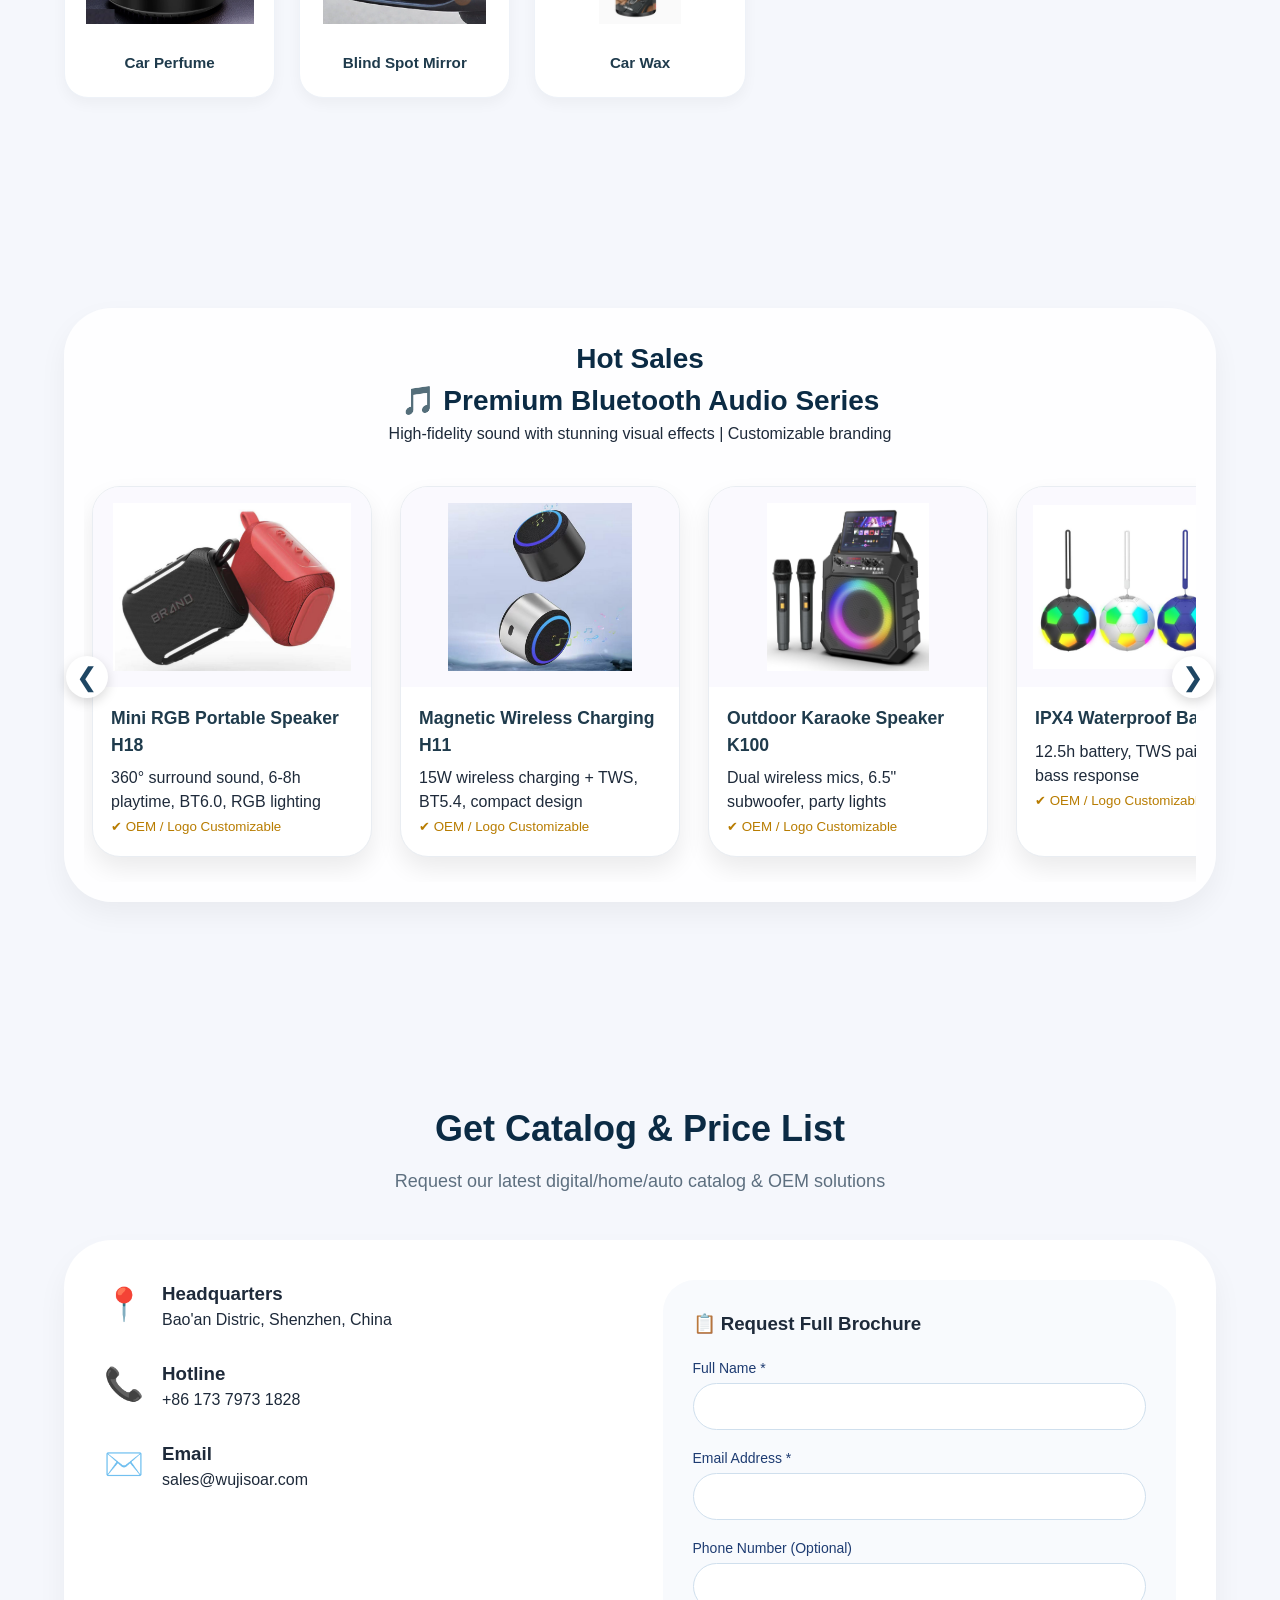
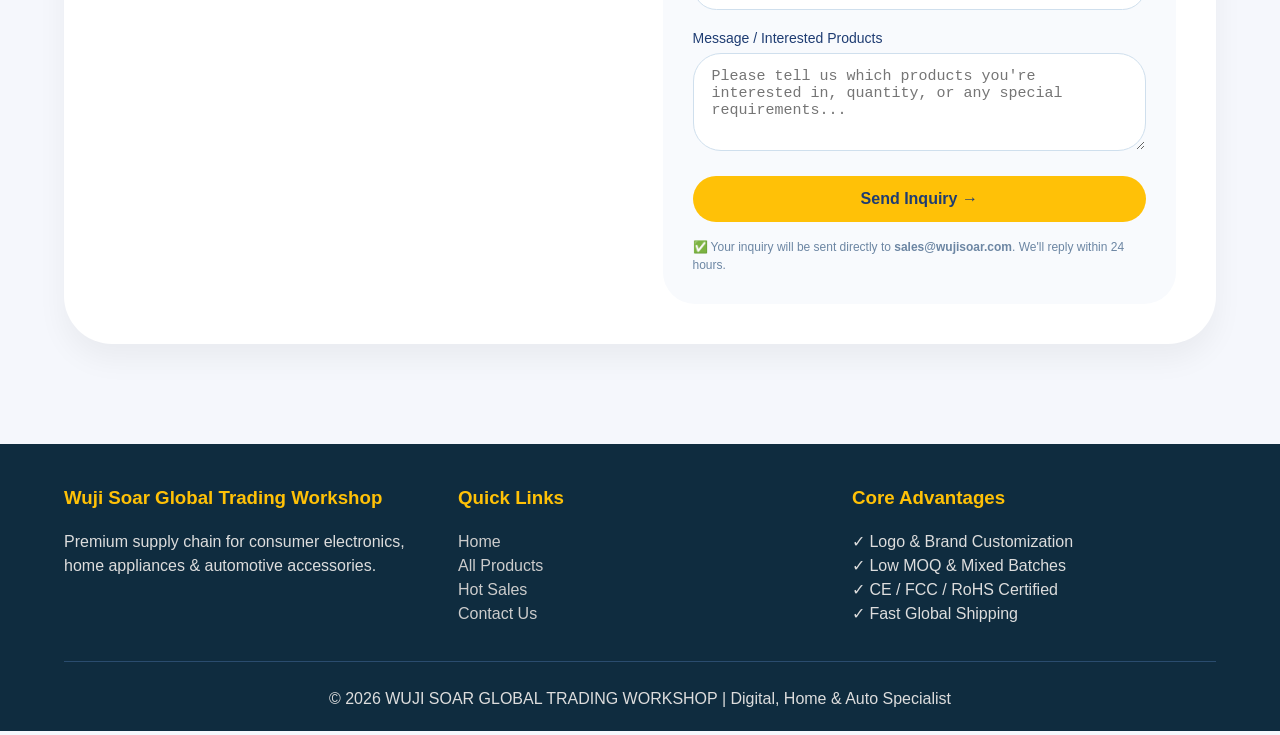
==== commit a86afd44: "1" ====
--- a/Test.html
+++ b/Test.html
@@ -3,7 +3,7 @@
 <head>
     <meta charset="UTF-8" />
     <meta name="viewport" content="width=device-width, initial-scale=1.0, user-scalable=yes" />
-    <link rel="icon" type="image/png" href="images/wuji.png">
+    <link rel="icon" type="image/png" href="images/Tab-logo.png">
     <title>Wuji Soar - Digital, Home Appliance & Auto Supplies</title>
 
     <style>
@@ -34,41 +34,83 @@
         .header-top {
             max-width: 1400px;
             margin: auto;
-            padding: 16px 5%;
+            padding: 14px 5%;
             display: flex;
+            align-items: center;
             justify-content: space-between;
+            flex-wrap: wrap;
+            gap: 10px 20px;
+        }
+
+        /* ---- 左侧品牌文字 ---- */
+        .header-left {
+            display: flex;
+            align-items: baseline;
+            gap: 4px;
+            flex-wrap: wrap;
+            flex: 0 0 auto;
+        }
+        .header-left .brand {
+            font-size: 26px;
+            font-weight: 800;
+            color: #fff;
+            letter-spacing: 0.5px;
+        }
+        .header-left .sub {
+            font-size: 0.75em;
+            font-weight: 600;
+            color: #ffc107;
+            letter-spacing: 0.3px;
+        }
+
+        /* ---- 中间 Logo（居中） ---- */
+        .header-center {
+            flex: 1 1 auto;
+            text-align: center;
+            display: flex;
+            justify-content: center;
             align-items: center;
-            flex-wrap: wrap;
-            gap: 15px;
-        }
-
-        .logo {
-            font-size: 28px;
-            font-weight: 800;
-            color: white;
-            letter-spacing: 1px;
-        }
-        .logo span {
-            color: #ffc107;
-            font-weight: 600;
-        }
-
-        nav ul {
+        }
+        .header-center a {
+            display: inline-block;
+            line-height: 0;
+        }
+        .logo-img {
+            height: 44px;
+            width: auto;
+            max-width: 160px;
+            object-fit: contain;
+            transition: transform 0.25s ease;
+            border-radius: 4px;
+        }
+        .logo-img:hover {
+            transform: scale(1.04);
+        }
+
+        /* ---- 右侧导航 ---- */
+        .header-right {
+            flex: 0 0 auto;
+        }
+        .header-right ul {
             display: flex;
             list-style: none;
             gap: 28px;
             flex-wrap: wrap;
-        }
-        nav a {
+            justify-content: flex-end;
+        }
+        .header-right a {
             color: white;
             text-decoration: none;
             font-weight: 500;
             transition: 0.2s;
             font-size: 1rem;
-        }
-        nav a:hover {
+            padding: 4px 0;
+            border-bottom: 2px solid transparent;
+        }
+        .header-right a:hover {
             color: #ffc107;
-            transform: translateY(-2px);
+            border-bottom-color: #ffc107;
+            transform: translateY(-1px);
         }
 
         /* ===== Hero ===== */
@@ -538,6 +580,64 @@
                 bottom: 20px;
                 text-align: center;
             }
+
+            /* 移动端头部调整 */
+            .header-top {
+                flex-direction: row;
+                flex-wrap: wrap;
+                justify-content: center;
+                gap: 8px 15px;
+            }
+            .header-left {
+                flex: 0 0 auto;
+            }
+            .header-center {
+                flex: 0 0 auto;
+                order: 0;
+            }
+            .header-right {
+                flex: 1 1 100%;
+                order: 1;
+                text-align: center;
+            }
+            .header-right ul {
+                justify-content: center;
+            }
+            .header-left .brand {
+                font-size: 20px;
+            }
+            .header-left .sub {
+                font-size: 0.7em;
+            }
+            .logo-img {
+                height: 34px;
+                max-width: 120px;
+            }
+            .header-right ul {
+                gap: 16px;
+            }
+            .header-right a {
+                font-size: 0.9rem;
+            }
+        }
+
+        @media (max-width: 480px) {
+            .header-left .brand {
+                font-size: 17px;
+            }
+            .header-left .sub {
+                font-size: 0.65em;
+            }
+            .logo-img {
+                height: 28px;
+                max-width: 90px;
+            }
+            .header-right ul {
+                gap: 12px;
+            }
+            .header-right a {
+                font-size: 0.8rem;
+            }
         }
     </style>
 </head>
@@ -547,8 +647,26 @@
     <!-- ===== HEADER ===== -->
     <header>
         <div class="header-top">
-            <div class="logo">Wuji Soar <span> Trading Workshop</span></div>
-            <nav>
+            <!-- 左侧品牌文字（原位置） -->
+            <div class="header-left">
+                <span class="brand">Wuji Soar</span>
+                <span class="sub">Trading Workshop</span>
+            </div>
+
+            <!-- 中间 Logo（居中） -->
+            <div class="header-center">
+                <a href="#home" aria-label="Wuji Soar Home">
+                    <img
+                    src="images/logo.png"
+                    alt="Wuji Soar Logo"
+                    class="logo-img"
+                    onerror="this.style.display='none'"
+                    />
+                </a>
+            </div>
+
+            <!-- 右侧导航（原位置） -->
+            <nav class="header-right">
                 <ul>
                     <li><a href="#home">Home</a></li>
                     <li><a href="#all-categories">Products</a></li>
@@ -700,7 +818,7 @@
         //     Digital & Computer     → images/digital/
         //     Home Appliances        → images/appliance/
         //     Automotive Supplies    → images/auto/
-        //     Premium Audio Series   → images/Premium Bluetooth Audio Series/
+        //     Premium Bluetooth Audio Series   → images/Premium Bluetooth Audio Series/
         // ================================================================
 
         const DIGITAL_IMAGE_PATH = 'images/digital/';
@@ -750,7 +868,7 @@
         const autoItems = [
             'Motorcycle Headlight', 'Static Sticker', 'Reverse Camera', 'Car Ashtray', 'Car Seat Cushion',
             'Engine Guard', 'Rearview Mirror', 'Steering Wheel Lock',
-            'Car Hanging Ornament', 
+            'Car Hanging Ornament',
             'Seal Strip', 'Car Perfume', 'Blind Spot Mirror', 'Car Wax',
         ];
 
@@ -812,15 +930,15 @@
                 const imgSrc = getProductImage(folder, item);
                 const escaped = item.replace(/'/g, "\\'");
                 return `
-                    <div class="goods-card" onclick="showProductDetail('${escaped}', '${imgSrc}')">
-                        <div class="product-img-container">
-                            <img src="${imgSrc}" alt="${item}" loading="lazy" onerror="this.onerror=null; this.src='images/placeholder.png';" />
+                        <div class="goods-card" onclick="showProductDetail('${escaped}', '${imgSrc}')">
+                            <div class="product-img-container">
+                                <img src="${imgSrc}" alt="${item}" loading="lazy" onerror="this.onerror=null; this.src='images/placeholder.png';" />
+                            </div>
+                            <div class="goods-info">
+                                <div class="goods-name">${item}</div>
+                            </div>
                         </div>
-                        <div class="goods-info">
-                            <div class="goods-name">${item}</div>
-                        </div>
-                    </div>
-                `;
+                    `;
             }).join('');
         }
 
@@ -834,17 +952,17 @@
                 const escapedDesc = p.desc.replace(/'/g, "\\'");
                 const specsJson = JSON.stringify(p.specs);
                 return `
-                    <div class="product-card" onclick="showSpeakerDetail('${escapedName}', '${escapedDesc}', ${specsJson}, '${p.img}')">
-                        <div class="product-img">
-                            <img src="${p.img}" alt="${p.name}" loading="lazy" onerror="this.src='images/placeholder.png'" />
+                        <div class="product-card" onclick="showSpeakerDetail('${escapedName}', '${escapedDesc}', ${specsJson}, '${p.img}')">
+                            <div class="product-img">
+                                <img src="${p.img}" alt="${p.name}" loading="lazy" onerror="this.src='images/placeholder.png'" />
+                            </div>
+                            <div class="product-info">
+                                <h4>${p.name}</h4>
+                                <p>${p.desc}</p>
+                                <small style="color:#b87c00;">✔ OEM / Logo Customizable</small>
+                            </div>
                         </div>
-                        <div class="product-info">
-                            <h4>${p.name}</h4>
-                            <p>${p.desc}</p>
-                            <small style="color:#b87c00;">✔ OEM / Logo Customizable</small>
-                        </div>
-                    </div>
-                `;
+                    `;
             }).join('');
         }
 
@@ -856,19 +974,19 @@
         window.showProductDetail = function(name, imgSrc) {
             document.getElementById('modalTitle').innerText = name;
             document.getElementById('modalBody').innerHTML = `
-                <div class="detail-img">
-                    <img src="${imgSrc}" alt="${name}" onerror="this.src='images/placeholder.png'" />
-                </div>
-                <p style="margin-bottom:16px;">High-quality <strong>${name}</strong> designed for modern lifestyle. Perfect for wholesale, retail, and distribution.</p>
-                <ul class="spec-list">
-                    <li>✓ Premium Quality Materials</li>
-                    <li>✓ OEM / ODM Customization Available</li>
-                    <li>✓ CE, FCC, RoHS Certified</li>
-                    <li>✓ Global Fast Shipping</li>
-                    <li>✓ 1 Year Warranty</li>
-                </ul>
-                <button class="inquiry-link" onclick="closeModalAndInquiry('${name.replace(/'/g, "\\'")}')">📧 Request Quote for ${name}</button>
-            `;
+                    <div class="detail-img">
+                        <img src="${imgSrc}" alt="${name}" onerror="this.src='images/placeholder.png'" />
+                    </div>
+                    <p style="margin-bottom:16px;">High-quality <strong>${name}</strong> designed for modern lifestyle. Perfect for wholesale, retail, and distribution.</p>
+                    <ul class="spec-list">
+                        <li>✓ Premium Quality Materials</li>
+                        <li>✓ OEM / ODM Customization Available</li>
+                        <li>✓ CE, FCC, RoHS Certified</li>
+                        <li>✓ Global Fast Shipping</li>
+                        <li>✓ 1 Year Warranty</li>
+                    </ul>
+                    <button class="inquiry-link" onclick="closeModalAndInquiry('${name.replace(/'/g, "\\'")}')">📧 Request Quote for ${name}</button>
+                `;
             document.getElementById('productModal').style.display = 'flex';
         };
 
@@ -876,15 +994,15 @@
         window.showSpeakerDetail = function(name, desc, specs, imgPath) {
             document.getElementById('modalTitle').innerText = name;
             document.getElementById('modalBody').innerHTML = `
-                <div class="detail-img">
-                    <img src="${imgPath}" alt="${name}" onerror="this.src='images/placeholder.png'" />
-                </div>
-                <p style="margin-bottom:16px;">${desc}</p>
-                <ul class="spec-list">
-                    ${specs.map(s => `<li>✓ ${s}</li>`).join('')}
-                </ul>
-                <button class="inquiry-link" onclick="closeModalAndInquiry('${name.replace(/'/g, "\\'")}')">🎤 Request Quote for ${name}</button>
-            `;
+                    <div class="detail-img">
+                        <img src="${imgPath}" alt="${name}" onerror="this.src='images/placeholder.png'" />
+                    </div>
+                    <p style="margin-bottom:16px;">${desc}</p>
+                    <ul class="spec-list">
+                        ${specs.map(s => `<li>✓ ${s}</li>`).join('')}
+                    </ul>
+                    <button class="inquiry-link" onclick="closeModalAndInquiry('${name.replace(/'/g, "\\'")}')">🎤 Request Quote for ${name}</button>
+                `;
             document.getElementById('productModal').style.display = 'flex';
         };
 
@@ -895,7 +1013,7 @@
             const msgBox = document.getElementById('userMsg');
             if (msgBox) {
                 msgBox.value =
-                `I am interested in ${productName}. Please send me pricing, MOQ, and customization details.`;
+                    `I am interested in ${productName}. Please send me pricing, MOQ, and customization details.`;
             }
         };
 
@@ -955,7 +1073,7 @@
                     if (resp.ok) {
                         showToast(
                             `Thank you ${name}! Your inquiry has been sent to sales@wujisoar.com. We'll reply within 24 hours.`
-                            );
+                        );
                         form.reset();
                     } else {
                         throw new Error('Server error');
@@ -1042,6 +1160,7 @@
         console.log('  Premium Audio       → ' + AUDIO_IMAGE_PATH);
         console.log('\n📄 文件名规则：全小写 + 下划线 + .png');
         console.log('  例: "Smart Watch" → smart_watch.png');
+        console.log('\n🖼️ 公司 Logo: images/logo.png (请将您的 PNG Logo 放入 images 文件夹)');
     </script>
 
 </body>
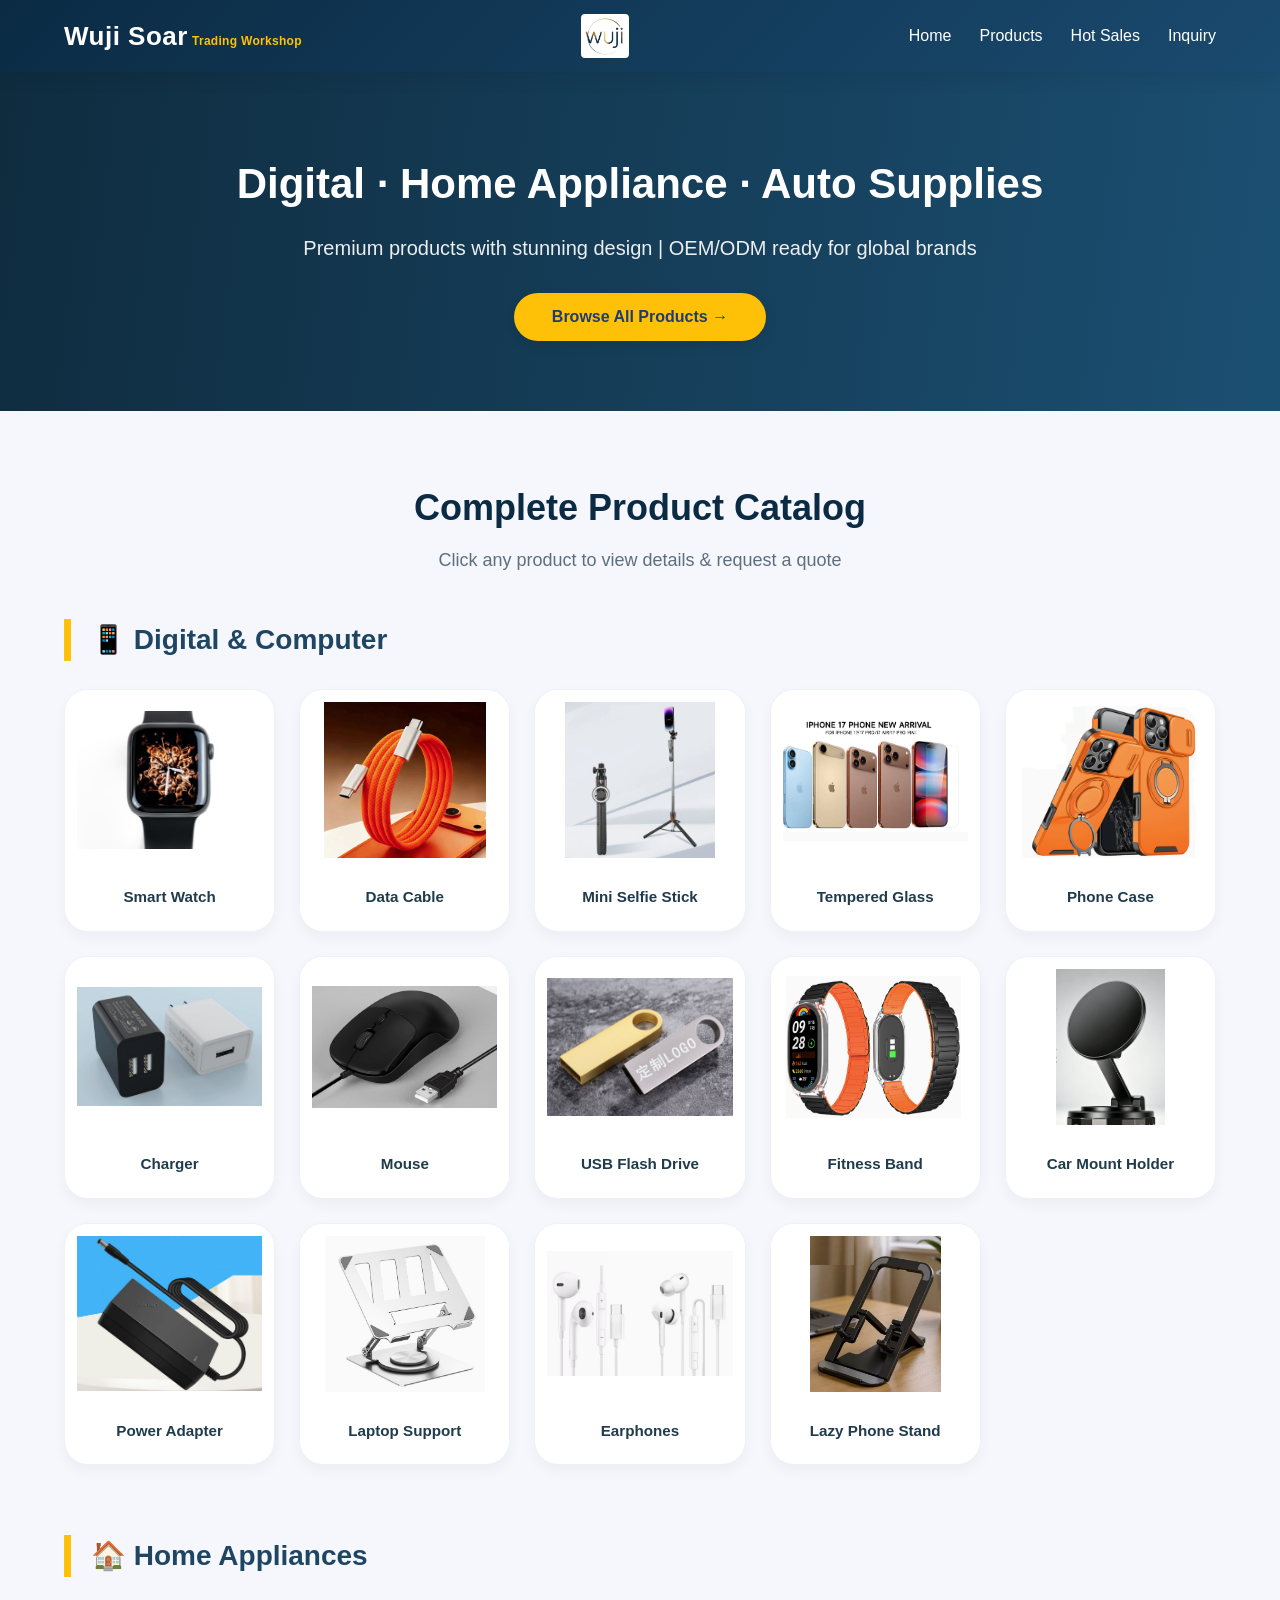
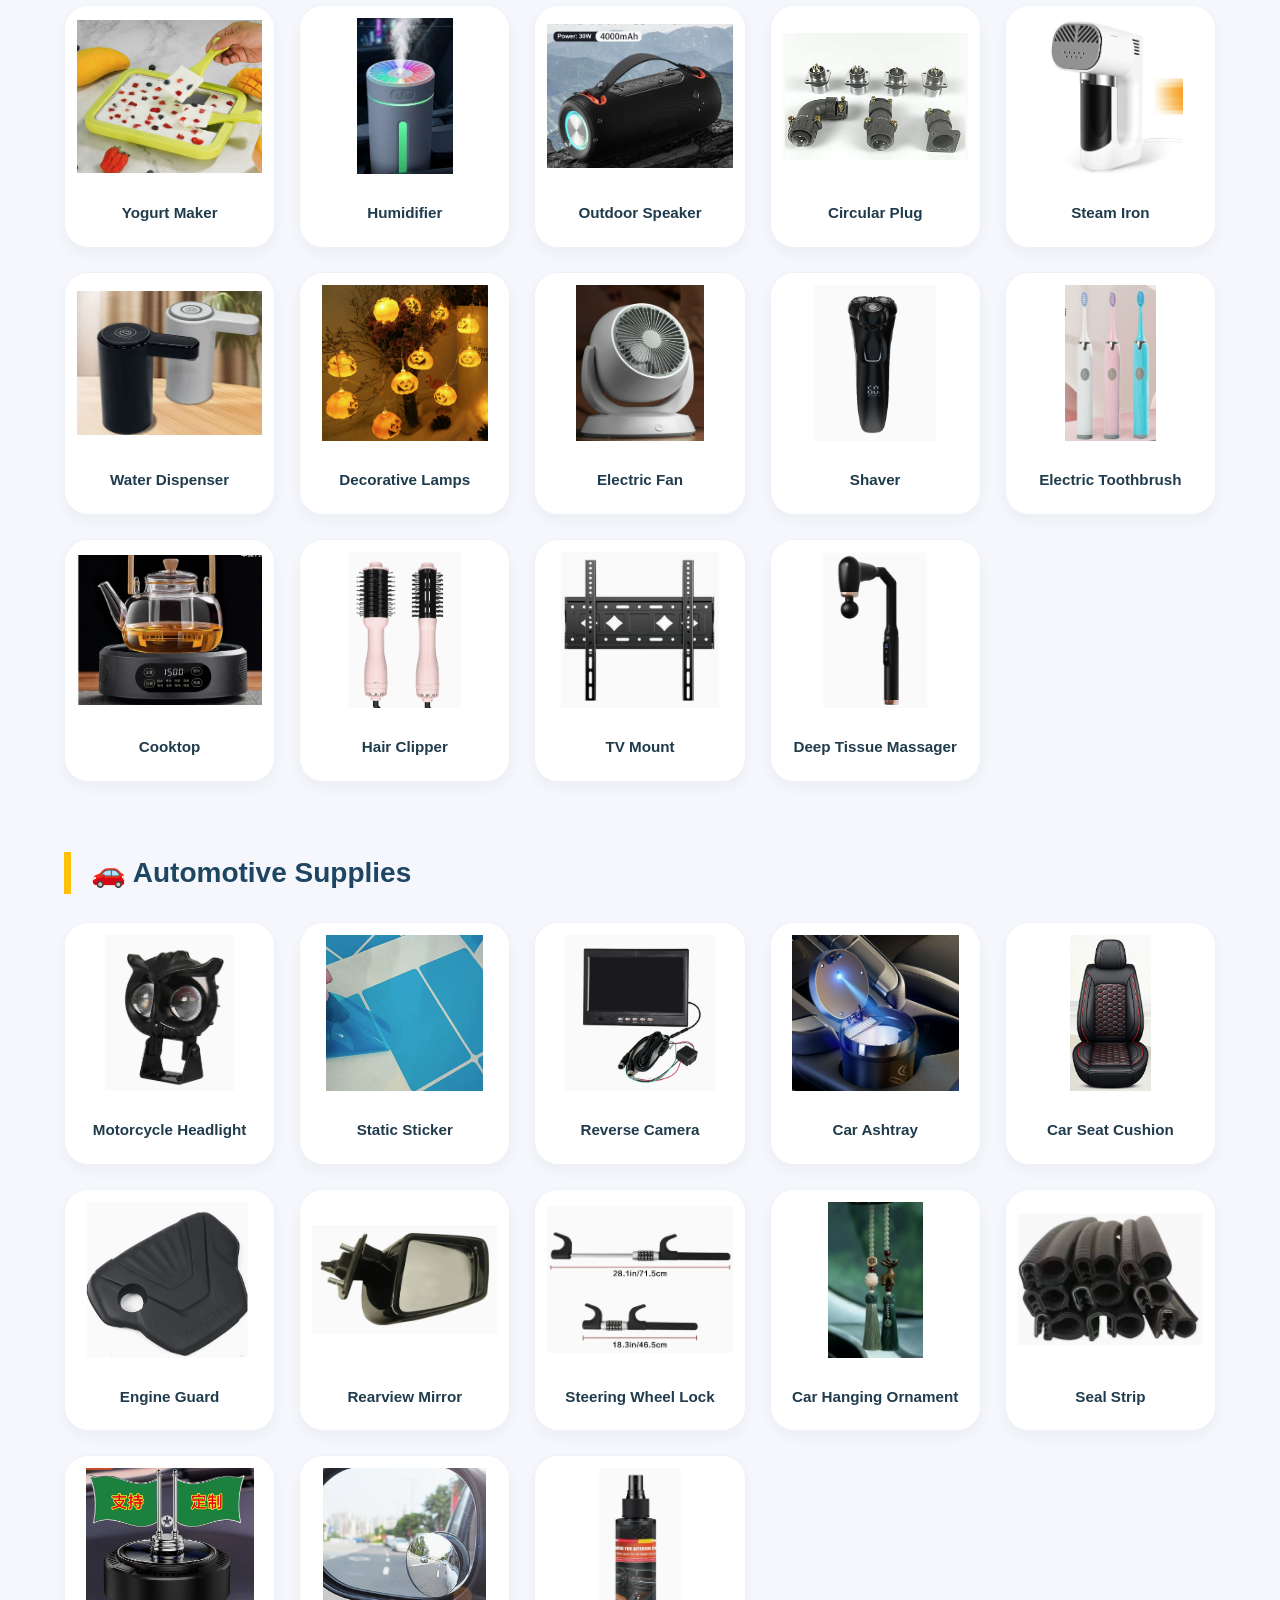
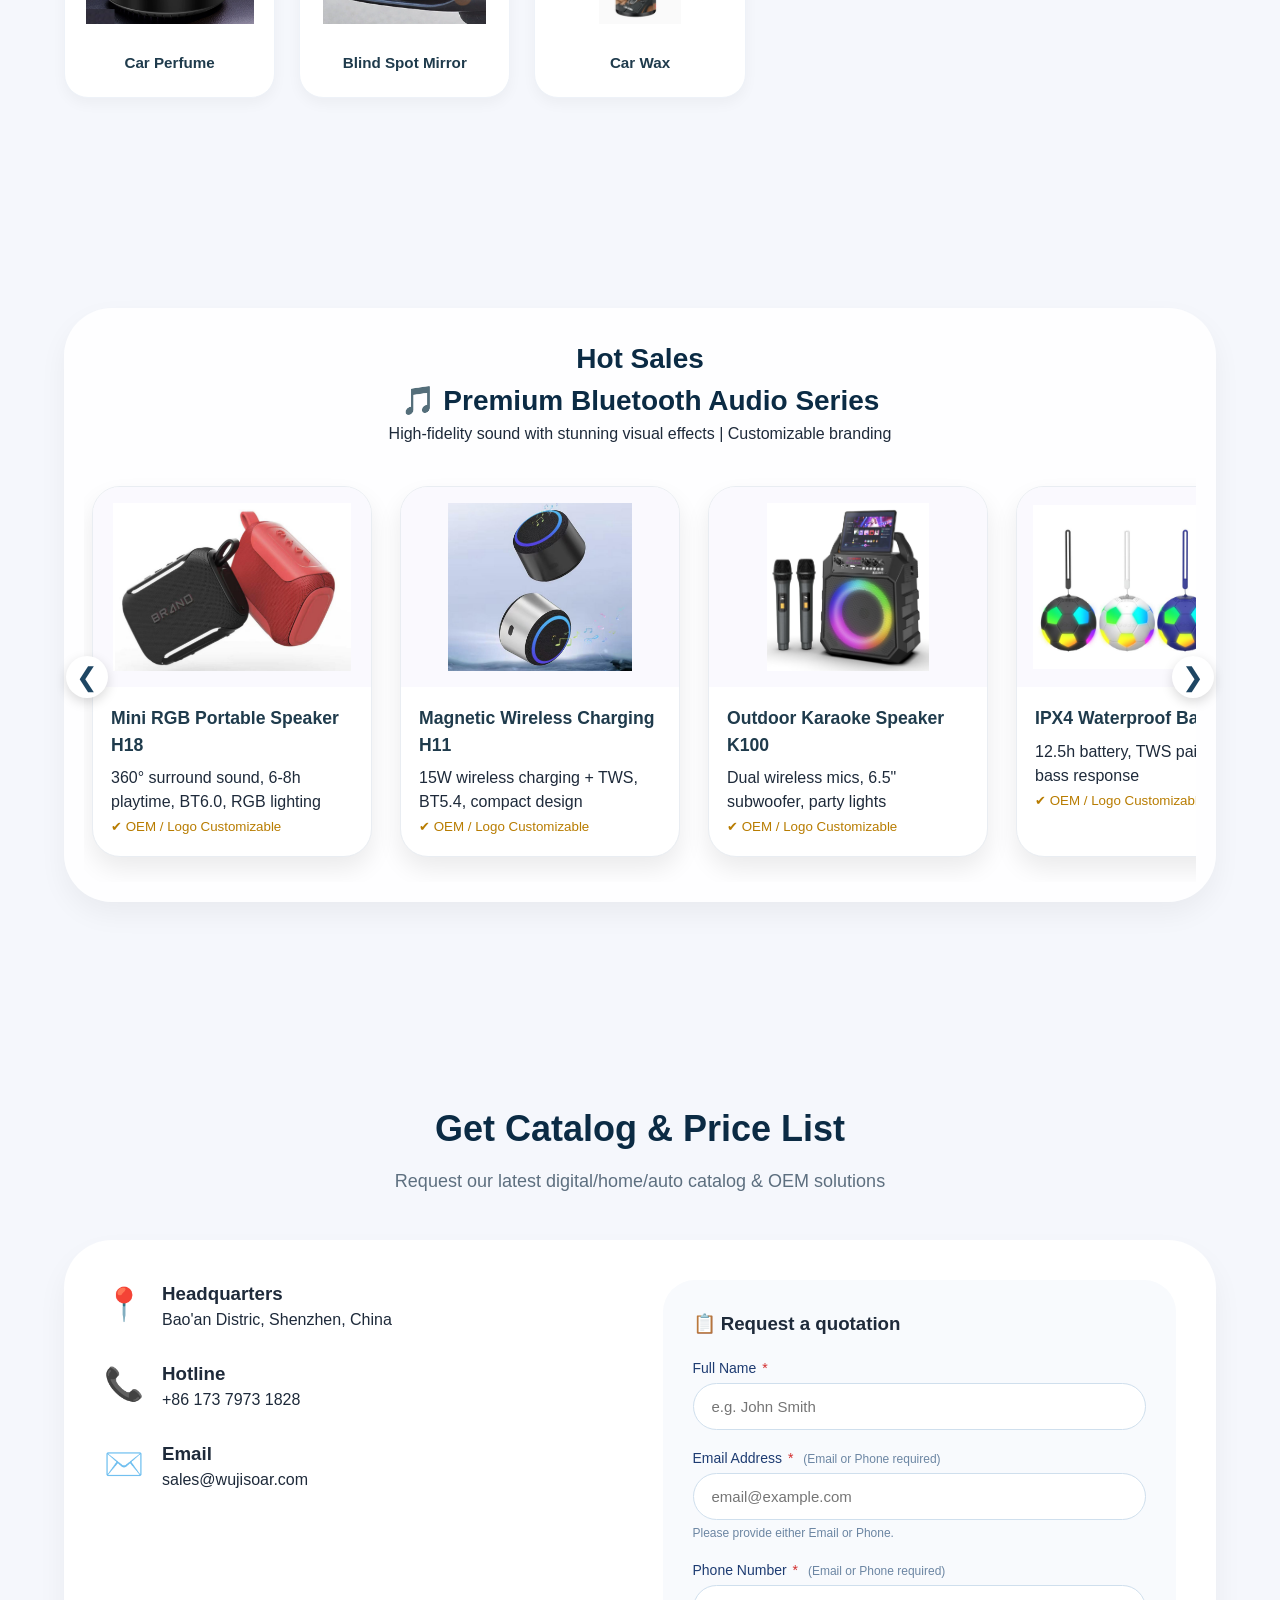
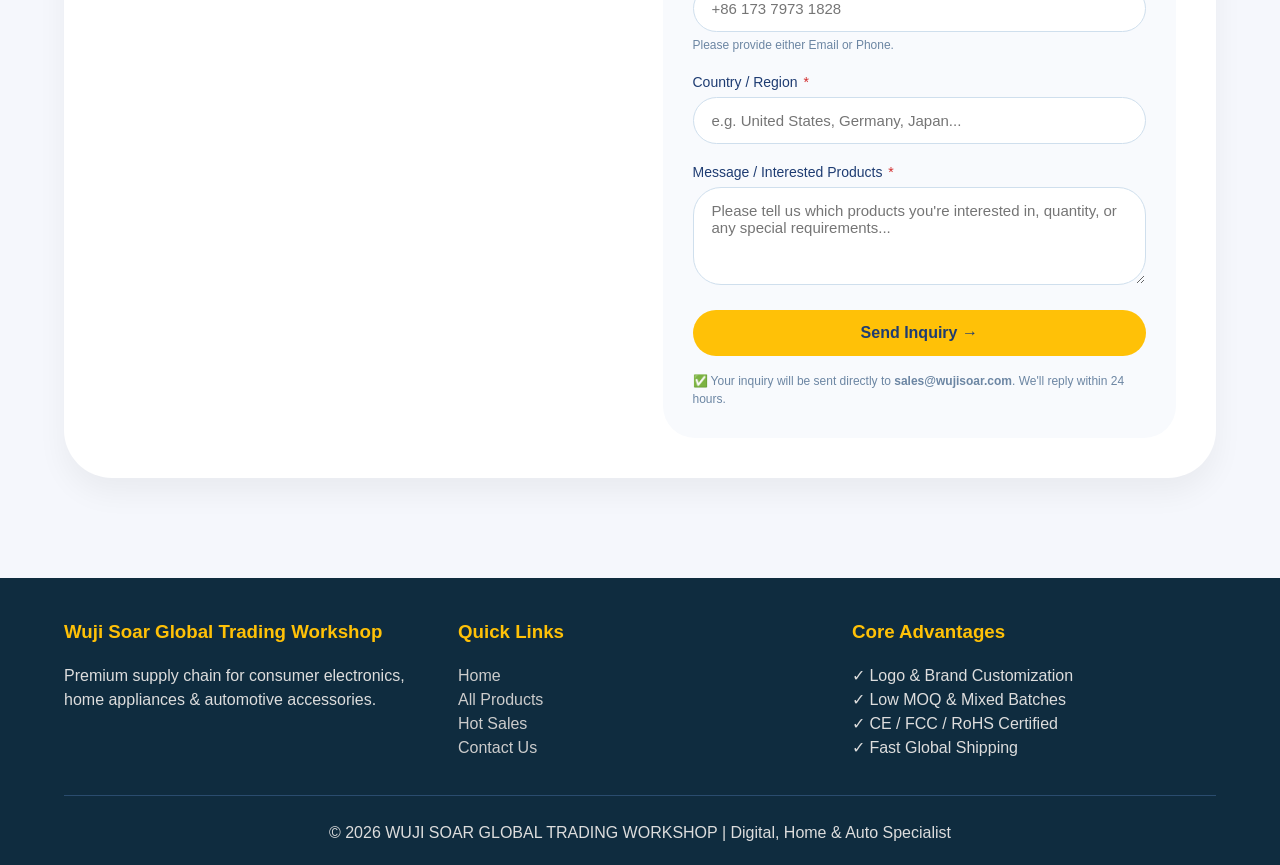
==== commit 2f76a8f6: "1" ====
--- a/Test.html
+++ b/Test.html
@@ -464,20 +464,47 @@
             font-size: 14px;
             color: #1e3c72;
         }
+        .form-group label .required-star {
+            color: #d32f2f;
+            margin-left: 2px;
+        }
+        .form-group label .hint {
+            font-weight: 400;
+            font-size: 12px;
+            color: #6c86a3;
+            margin-left: 6px;
+        }
         .form-group input,
-        .form-group textarea {
+        .form-group textarea,
+        .form-group select {
             width: 100%;
             padding: 14px 18px;
             border-radius: 28px;
             border: 1px solid #cfdfed;
             font-size: 15px;
             transition: 0.2s;
+            background: white;
+            font-family: inherit;
         }
         .form-group input:focus,
-        .form-group textarea:focus {
+        .form-group textarea:focus,
+        .form-group select:focus {
             outline: none;
             border-color: #ffc107;
             box-shadow: 0 0 0 3px rgba(255, 193, 7, 0.15);
+        }
+        .form-group select {
+            appearance: auto;
+            cursor: pointer;
+        }
+        .field-hint {
+            font-size: 12px;
+            color: #6c86a3;
+            margin-top: 4px;
+            display: block;
+        }
+        .field-hint.required-hint {
+            color: #d32f2f;
         }
         .submit-btn {
             width: 100%;
@@ -744,24 +771,40 @@
                 </div>
             </div>
             <div class="message-board">
-                <h3 style="margin-bottom: 20px;">📋 Request Full Brochure</h3>
-                <form id="inquiryForm">
+                <h3 style="margin-bottom: 20px;">📋 Request a quotation</h3>
+                <form id="inquiryForm" novalidate>
+                    <!-- Full Name (必填) -->
                     <div class="form-group">
-                        <label>Full Name *</label>
-                        <input type="text" name="name" id="userName" required />
+                        <label>Full Name <span class="required-star">*</span></label>
+                        <input type="text" name="name" id="userName" placeholder="e.g. John Smith" required />
                     </div>
+
+                    <!-- Email (二选一必填) -->
                     <div class="form-group">
-                        <label>Email Address *</label>
-                        <input type="email" name="email" id="userEmail" required />
+                        <label>Email Address <span class="required-star">*</span> <span class="hint">(Email or Phone required)</span></label>
+                        <input type="email" name="email" id="userEmail" placeholder="email@example.com" />
+                        <span class="field-hint">Please provide either Email or Phone.</span>
                     </div>
+
+                    <!-- Phone (二选一必填) -->
                     <div class="form-group">
-                        <label>Phone Number (Optional)</label>
-                        <input type="tel" name="phone" id="userPhone" />
+                        <label>Phone Number <span class="required-star">*</span> <span class="hint">(Email or Phone required)</span></label>
+                        <input type="tel" name="phone" id="userPhone" placeholder="+86 173 7973 1828" />
+                        <span class="field-hint">Please provide either Email or Phone.</span>
                     </div>
+
+                    <!-- Country / Region (必填) -->
                     <div class="form-group">
-                        <label>Message / Interested Products</label>
-                        <textarea name="message" id="userMsg" rows="4" placeholder="Please tell us which products you're interested in, quantity, or any special requirements..."></textarea>
+                        <label>Country / Region <span class="required-star">*</span></label>
+                        <input type="text" name="country" id="userCountry" placeholder="e.g. United States, Germany, Japan..." required />
                     </div>
+
+                    <!-- Message / Interested Products (必填) -->
+                    <div class="form-group">
+                        <label>Message / Interested Products <span class="required-star">*</span></label>
+                        <textarea name="message" id="userMsg" rows="4" placeholder="Please tell us which products you're interested in, quantity, or any special requirements..." required></textarea>
+                    </div>
+
                     <button type="submit" class="submit-btn" id="submitBtn">Send Inquiry →</button>
                 </form>
                 <p style="font-size: 12px; margin-top: 16px; color: #6c86a3;">
@@ -1033,7 +1076,7 @@
         }
 
         // ================================================================
-        //  6. 表单提交 (FormSubmit.co)
+        //  6. 表单提交 (FormSubmit.co) + 增强验证
         // ================================================================
 
         const form = document.getElementById('inquiryForm');
@@ -1041,16 +1084,48 @@
             form.addEventListener('submit', async function(e) {
                 e.preventDefault();
 
+                // --- 获取字段值 ---
                 const name = document.getElementById('userName')?.value.trim();
                 const email = document.getElementById('userEmail')?.value.trim();
                 const phone = document.getElementById('userPhone')?.value.trim();
-                const message = document.getElementById('userMsg')?.value.trim() || 'No specific product mentioned';
-
-                if (!name || !email) {
-                    showToast('Please fill in your name and email', true);
+                const country = document.getElementById('userCountry')?.value.trim();
+                const message = document.getElementById('userMsg')?.value.trim();
+
+                // --- 1. 验证 Full Name (必填) ---
+                if (!name) {
+                    showToast('Please enter your full name.', true);
+                    document.getElementById('userName')?.focus();
                     return;
                 }
 
+                // --- 2. 验证 Email 和 Phone (二选一必填) ---
+                if (!email && !phone) {
+                    showToast('Please provide either Email Address or Phone Number.', true);
+                    document.getElementById('userEmail')?.focus();
+                    return;
+                }
+                // 如果填了Email，做简单格式校验
+                if (email && !/^[^\s@]+@[^\s@]+\.[^\s@]+$/.test(email)) {
+                    showToast('Please enter a valid email address.', true);
+                    document.getElementById('userEmail')?.focus();
+                    return;
+                }
+
+                // --- 3. 验证 Country / Region (必填) ---
+                if (!country) {
+                    showToast('Please enter your country or region.', true);
+                    document.getElementById('userCountry')?.focus();
+                    return;
+                }
+
+                // --- 4. 验证 Message (必填) ---
+                if (!message) {
+                    showToast('Please tell us about your product interests or requirements.', true);
+                    document.getElementById('userMsg')?.focus();
+                    return;
+                }
+
+                // --- 所有验证通过，准备提交 ---
                 const submitBtn = document.getElementById('submitBtn');
                 const originalText = submitBtn.textContent;
                 submitBtn.disabled = true;
@@ -1058,12 +1133,18 @@
 
                 const fd = new FormData();
                 fd.append('name', name);
-                fd.append('email', email);
-                fd.append('phone', phone);
+                fd.append('email', email || '');
+                fd.append('phone', phone || '');
+                fd.append('country', country);
                 fd.append('message', message);
-                fd.append('_subject', `📧 New Inquiry from ${name} - Wuji Soar Website`);
-                fd.append('_replyto', email);
+                fd.append('_subject', `📧 New Inquiry from ${name} (${country}) - Wuji Soar Website`);
+                fd.append('_replyto', email || '');
                 fd.append('_captcha', 'false');
+
+                // 如果用户只填了Phone没填Email，_replyto使用fallback
+                if (!email && phone) {
+                    fd.append('_replyto', 'sales@wujisoar.com');
+                }
 
                 try {
                     const resp = await fetch('https://formsubmit.co/ajax/sales@wujisoar.com', {
